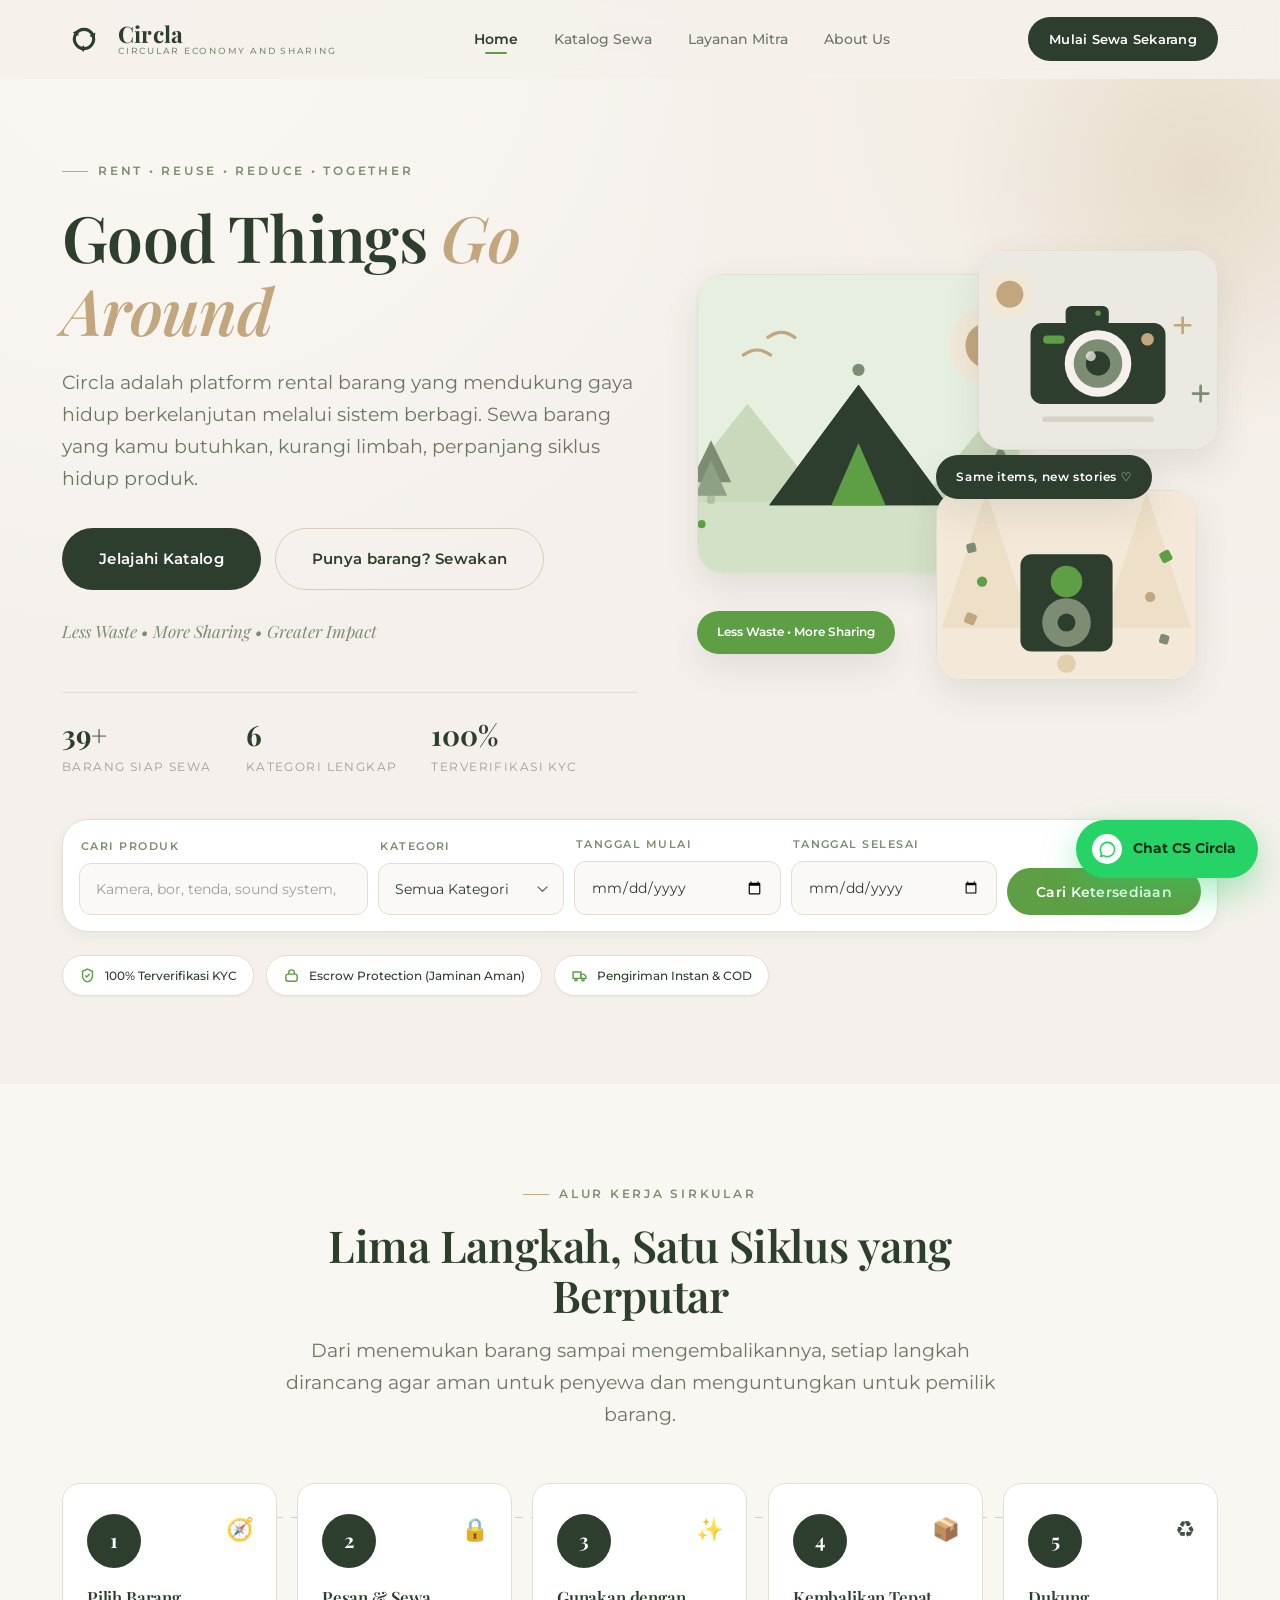
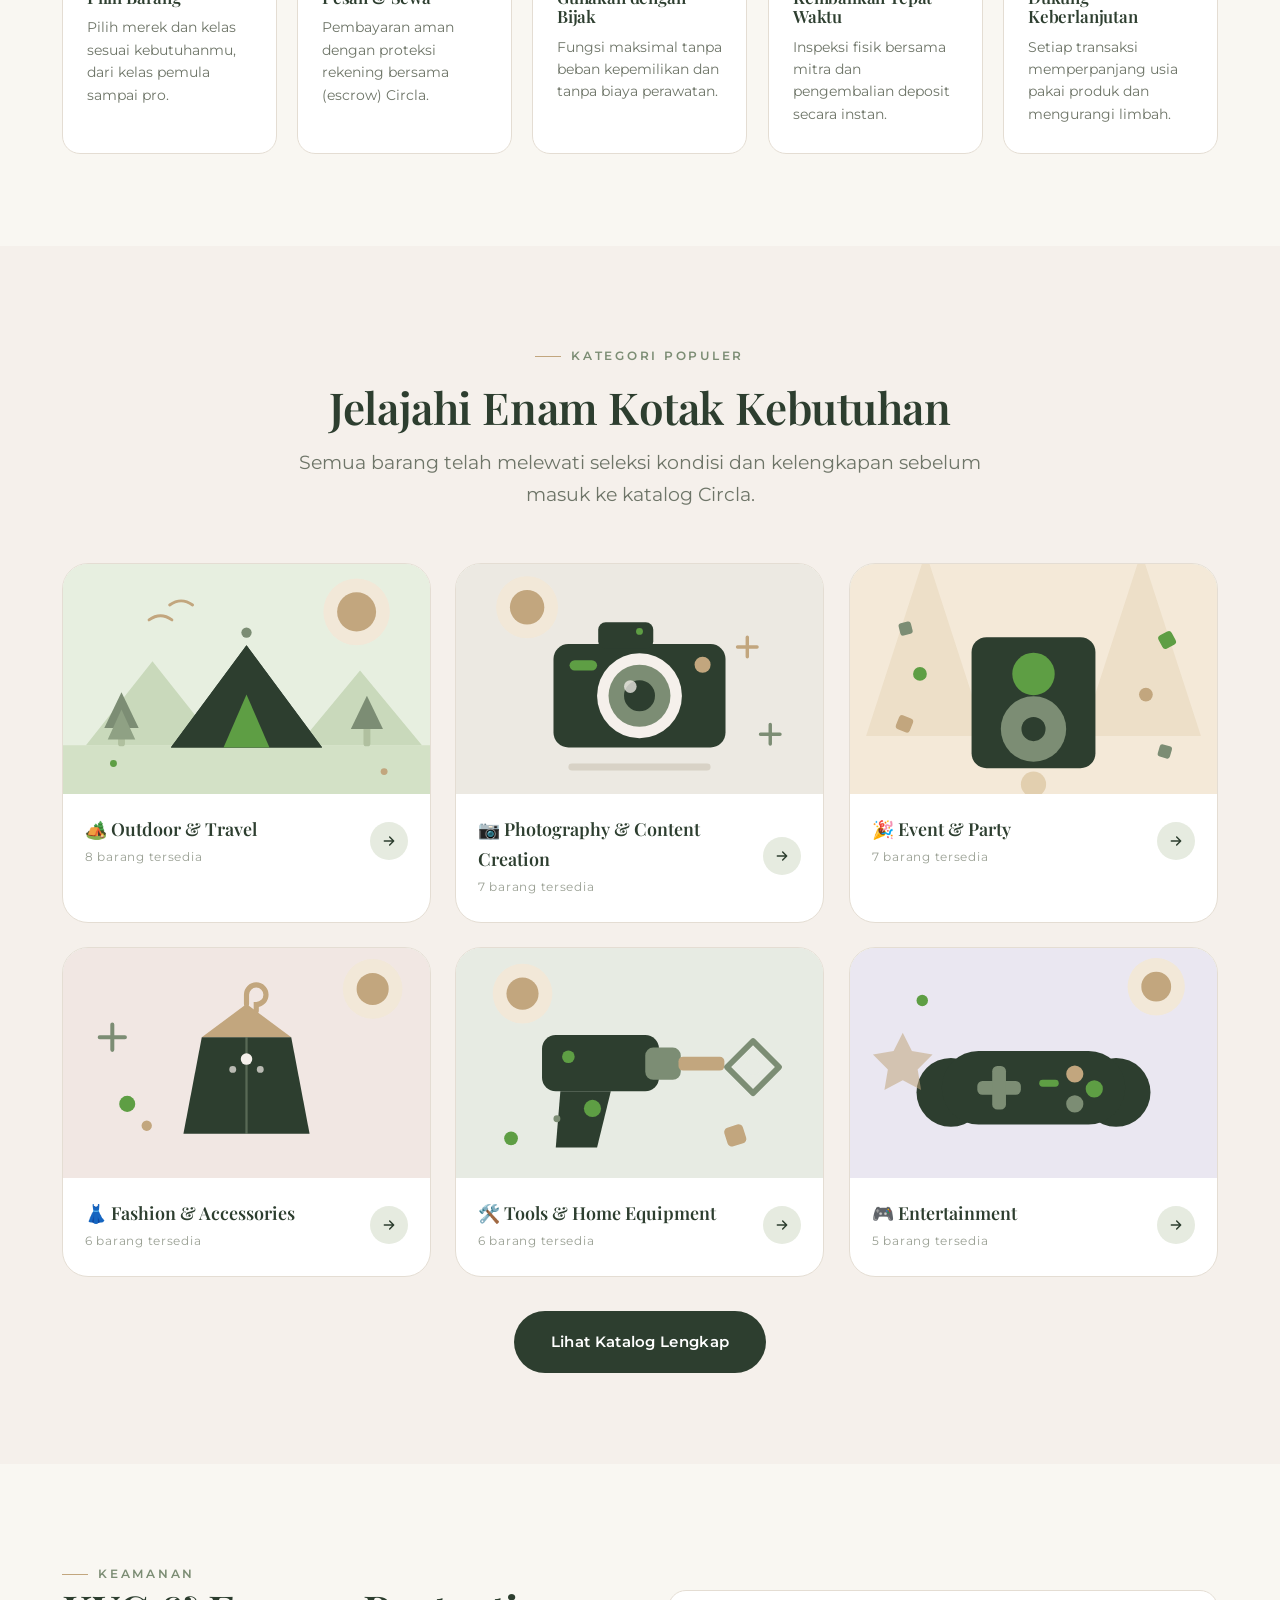
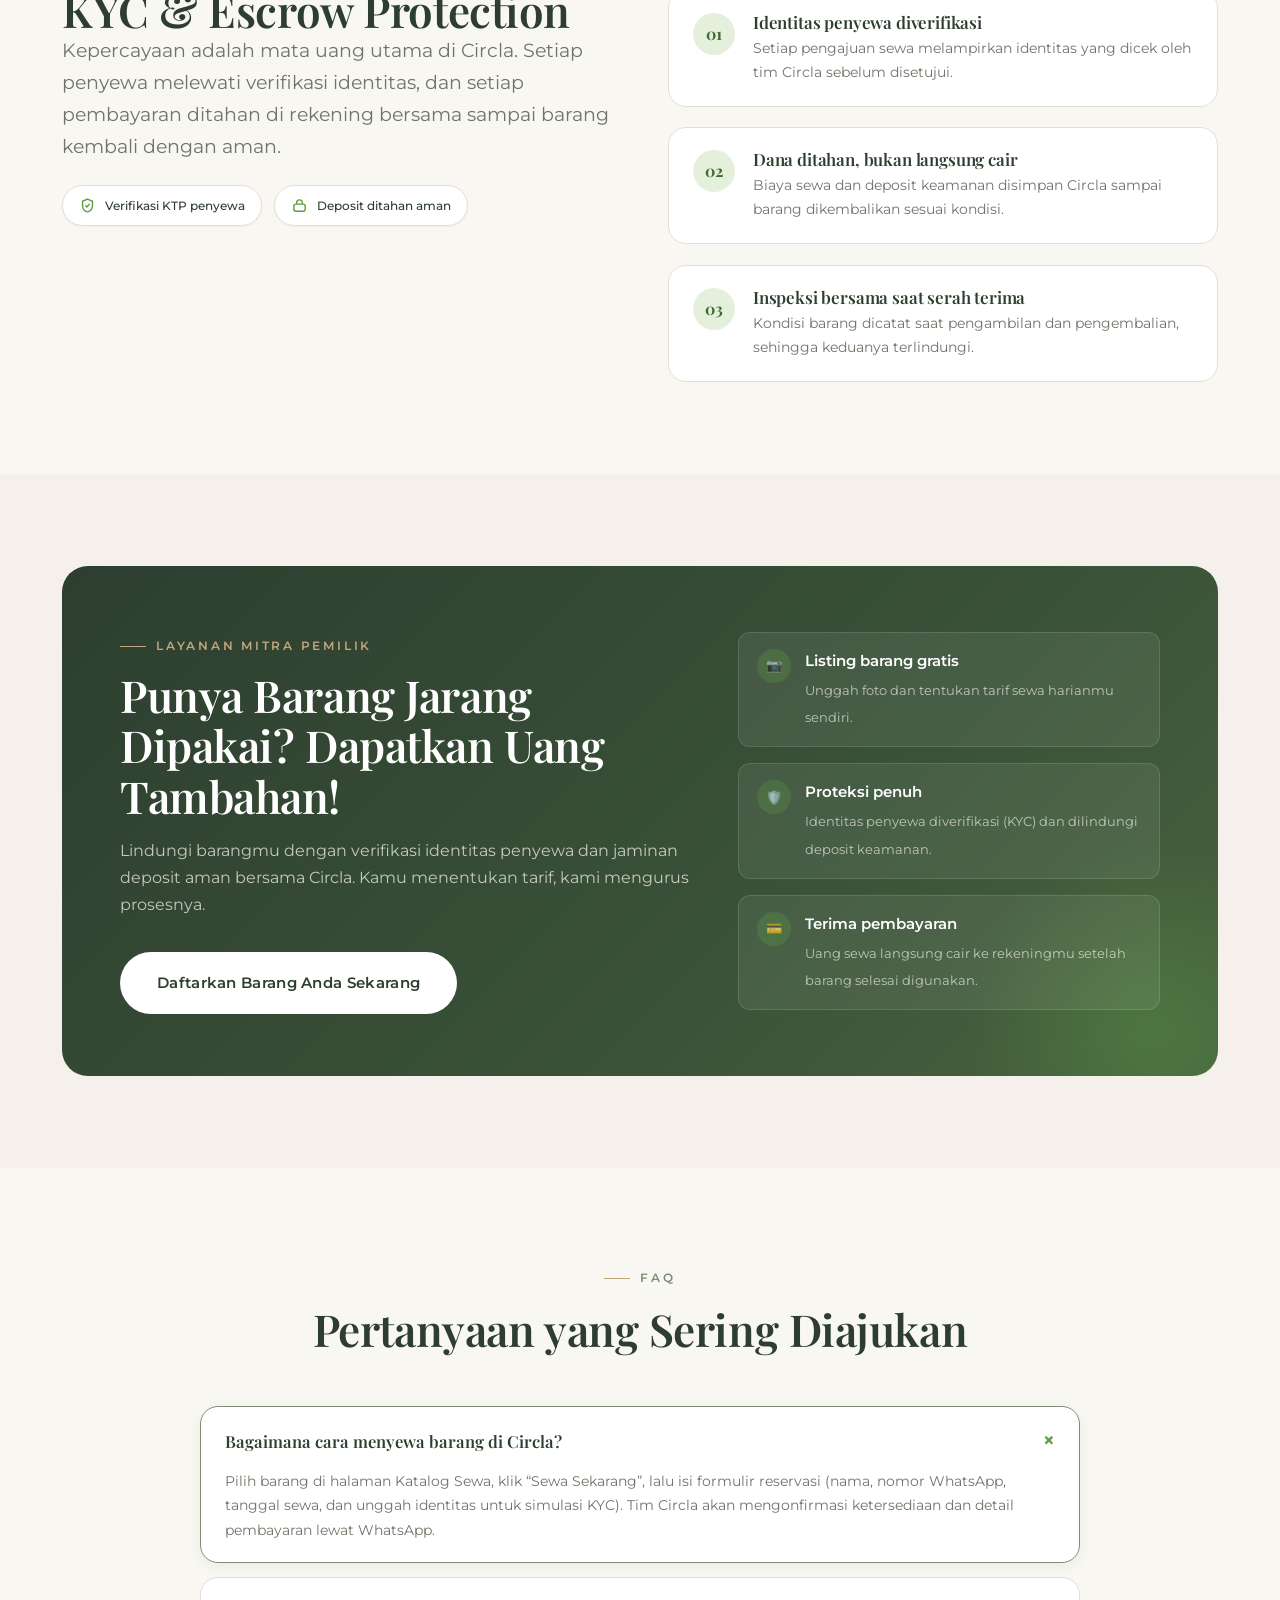
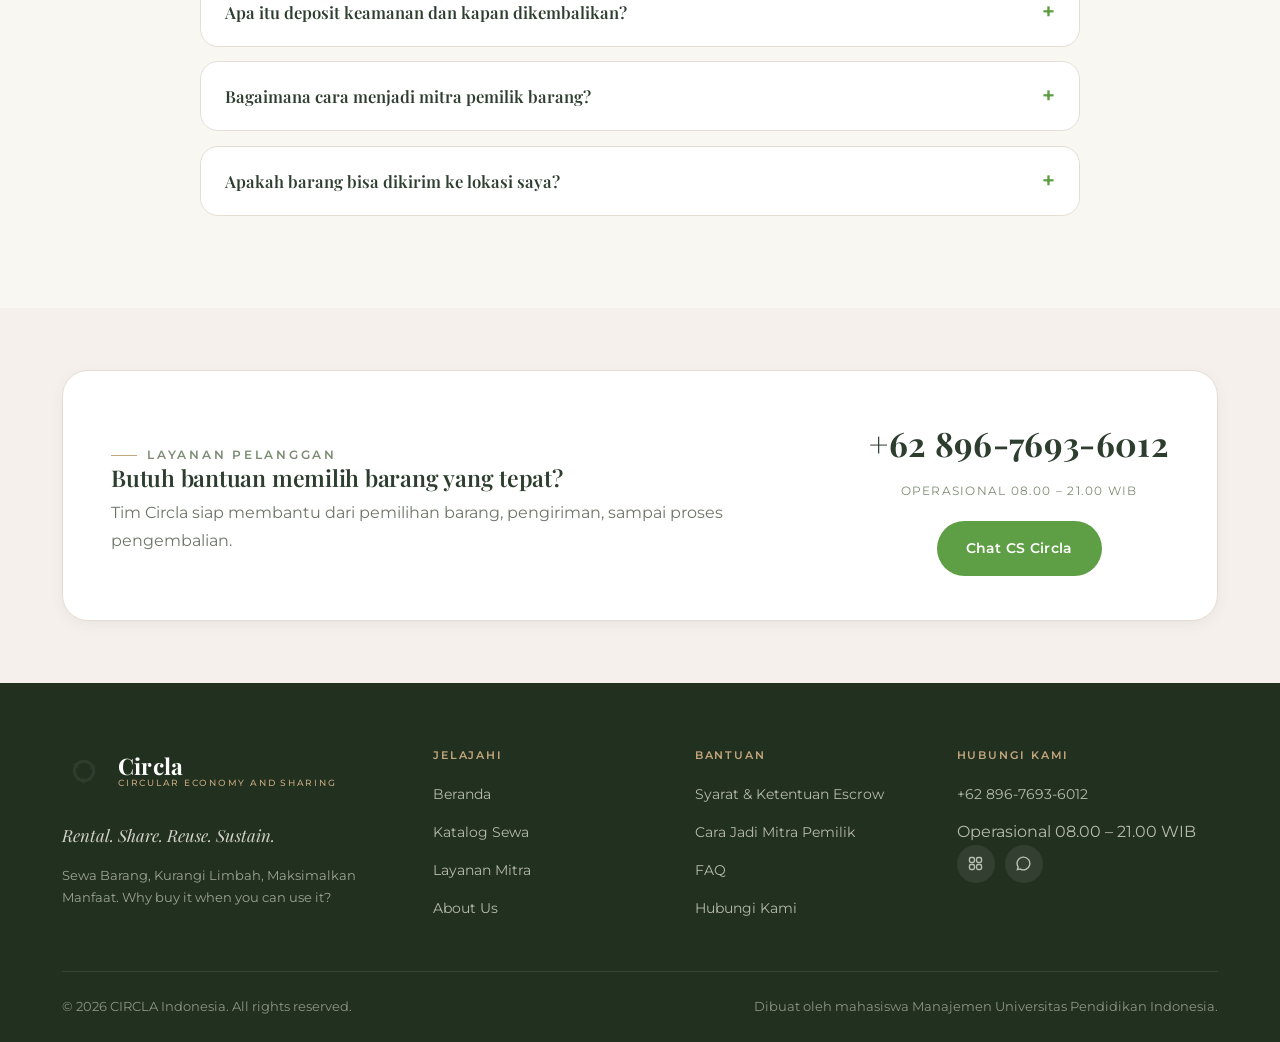
==== index.html @ bb34aade "Add files via upload" ====
<!DOCTYPE html>
<html lang="id">
<head>
  <meta charset="UTF-8">
  <meta name="viewport" content="width=device-width, initial-scale=1">
  <title>CIRCLA · Rental. Share. Reuse. Sustain.</title>
  <meta name="description" content="Circla adalah platform rental barang peer-to-peer yang mendukung gaya hidup berkelanjutan lewat ekonomi sirkular. Sewa barang yang kamu butuhkan, kurangi limbah, perpanjang siklus hidup produk.">
  <meta name="theme-color" content="#2D3E2F">
  <link rel="icon" type="image/svg+xml" href="asset/img/logo.svg">
  <link rel="preconnect" href="https://fonts.googleapis.com">
  <link rel="preconnect" href="https://fonts.gstatic.com" crossorigin>
  <link href="https://fonts.googleapis.com/css2?family=Playfair+Display:ital,wght@0,400;0,500;0,600;0,700;1,400;1,600&family=Montserrat:wght@300;400;500;600;700&display=swap" rel="stylesheet">
  <link rel="stylesheet" href="css/style.css">
</head>
<body>
  <a class="skip-link" href="#main">Lewati ke konten utama</a>

  <!-- ================= HEADER ================= -->
  <header class="site-header">
    <div class="container">
      <nav class="nav" aria-label="Navigasi utama">
        <a class="brand" href="index.html">
          <img class="brand__mark" src="asset/img/logo.svg" alt="" width="44" height="44">
          <span class="brand__text">
            <span class="brand__name">Circla</span>
            <span class="brand__sub">Circular Economy and Sharing</span>
          </span>
        </a>

        <ul class="nav__links" id="nav-links">
          <li><a class="nav__link" href="index.html" aria-current="page">Home</a></li>
          <li><a class="nav__link" href="katalog.html">Katalog Sewa</a></li>
          <li><a class="nav__link" href="mitra.html">Layanan Mitra</a></li>
          <li><a class="nav__link" href="about.html">About Us</a></li>
        </ul>

        <div class="nav__actions">
          <a class="btn btn--primary btn--sm" href="katalog.html">Mulai Sewa Sekarang</a>
          <button class="nav__burger" type="button" aria-label="Buka menu navigasi" aria-expanded="false" aria-controls="nav-links">
            <span></span><span></span><span></span>
          </button>
        </div>
      </nav>
    </div>
  </header>

  <main id="main">

    <!-- ================= HERO ================= -->
    <section class="hero">
      <div class="container">
        <div class="hero__inner">
          <div class="hero__copy">
            <span class="eyebrow reveal">Rent • Reuse • Reduce • Together</span>
            <h1 class="reveal" data-delay="1">Good Things <span class="accent">Go Around</span></h1>
            <p class="lead reveal" data-delay="2">
              Circla adalah platform rental barang yang mendukung gaya hidup berkelanjutan
              melalui sistem berbagi. Sewa barang yang kamu butuhkan, kurangi limbah,
              perpanjang siklus hidup produk.
            </p>

            <div class="hero__cta reveal" data-delay="3">
              <a class="btn btn--primary btn--lg" href="katalog.html">Jelajahi Katalog</a>
              <a class="btn btn--outline btn--lg" href="mitra.html">Punya barang? Sewakan</a>
            </div>

            <p class="hero__highlight reveal" data-delay="4">Less Waste • More Sharing • Greater Impact</p>

            <div class="hero__stats reveal" data-delay="5">
              <div>
                <div class="stat__num">39+</div>
                <div class="stat__label">Barang siap sewa</div>
              </div>
              <div>
                <div class="stat__num">6</div>
                <div class="stat__label">Kategori lengkap</div>
              </div>
              <div>
                <div class="stat__num">100%</div>
                <div class="stat__label">Terverifikasi KYC</div>
              </div>
            </div>
          </div>

          <div class="hero__visual reveal" data-delay="2">
            <div class="collage">
              <div class="collage__card collage__card--a">
                <img src="asset/img/cat-outdoor.svg" alt="Ilustrasi perlengkapan outdoor Circla">
              </div>
              <div class="collage__card collage__card--b">
                <img src="asset/img/cat-photography.svg" alt="Ilustrasi kamera dan alat konten Circla">
              </div>
              <div class="collage__card collage__card--c">
                <img src="asset/img/cat-event.svg" alt="Ilustrasi perlengkapan acara Circla">
              </div>
              <span class="collage__badge">Same items, new stories ♡</span>
              <span class="collage__note">Less Waste • More Sharing</span>
            </div>
          </div>
        </div>

        <!-- ================= SEARCH WIDGET ================= -->
        <form class="searchbar reveal" data-hero-search novalidate>
          <div class="field">
            <label class="field__label" for="hero-q">Cari produk</label>
            <input class="input" id="hero-q" type="search" data-hero-query
                   placeholder="Kamera, bor, tenda, sound system, tripod...">
          </div>
          <div class="field">
            <label class="field__label" for="hero-cat">Kategori</label>
            <select class="select" id="hero-cat" data-hero-category>
              <option value="">Semua Kategori</option>
            </select>
          </div>
          <div class="field">
            <label class="field__label" for="hero-from">Tanggal mulai</label>
            <input class="input" id="hero-from" type="date" data-hero-from>
          </div>
          <div class="field">
            <label class="field__label" for="hero-to">Tanggal selesai</label>
            <input class="input" id="hero-to" type="date" data-hero-to>
          </div>
          <button class="btn btn--eco" type="submit">Cari Ketersediaan</button>
        </form>

        <div class="trust-strip reveal">
          <span class="trust-badge">
            <svg viewBox="0 0 24 24" fill="none" stroke="currentColor" stroke-width="2" aria-hidden="true">
              <path d="M12 3l7 3v6c0 4.6-3 8.2-7 9-4-.8-7-4.4-7-9V6z"/><path d="M9 12l2 2 4-4"/>
            </svg>
            100% Terverifikasi KYC
          </span>
          <span class="trust-badge">
            <svg viewBox="0 0 24 24" fill="none" stroke="currentColor" stroke-width="2" aria-hidden="true">
              <rect x="4" y="10" width="16" height="10" rx="3"/><path d="M8 10V8a4 4 0 0 1 8 0v2"/>
            </svg>
            Escrow Protection (Jaminan Aman)
          </span>
          <span class="trust-badge">
            <svg viewBox="0 0 24 24" fill="none" stroke="currentColor" stroke-width="2" aria-hidden="true">
              <path d="M3 7h11v9H3z"/><path d="M14 10h4l3 3v3h-7z"/><circle cx="7" cy="18" r="1.6"/><circle cx="17" cy="18" r="1.6"/>
            </svg>
            Pengiriman Instan &amp; COD
          </span>
        </div>
      </div>
    </section>

    <!-- ================= 5-STEP WORKFLOW ================= -->
    <section class="section section--soft" id="cara-kerja">
      <div class="container">
        <div class="section-head section-head--center">
          <span class="eyebrow reveal">Alur Kerja Sirkular</span>
          <h2 class="reveal" data-delay="1">Lima Langkah, Satu Siklus yang Berputar</h2>
          <p class="lead reveal" data-delay="2">
            Dari menemukan barang sampai mengembalikannya, setiap langkah dirancang
            agar aman untuk penyewa dan menguntungkan untuk pemilik barang.
          </p>
        </div>

        <ol class="steps">
          <li class="step reveal" data-delay="1">
            <span class="step__icon" aria-hidden="true">🧭</span>
            <div class="step__num">1</div>
            <h3>Pilih Barang</h3>
            <p>Pilih merek dan kelas sesuai kebutuhanmu, dari kelas pemula sampai pro.</p>
          </li>
          <li class="step reveal" data-delay="2">
            <span class="step__icon" aria-hidden="true">🔒</span>
            <div class="step__num">2</div>
            <h3>Pesan &amp; Sewa</h3>
            <p>Pembayaran aman dengan proteksi rekening bersama (escrow) Circla.</p>
          </li>
          <li class="step reveal" data-delay="3">
            <span class="step__icon" aria-hidden="true">✨</span>
            <div class="step__num">3</div>
            <h3>Gunakan dengan Bijak</h3>
            <p>Fungsi maksimal tanpa beban kepemilikan dan tanpa biaya perawatan.</p>
          </li>
          <li class="step reveal" data-delay="4">
            <span class="step__icon" aria-hidden="true">📦</span>
            <div class="step__num">4</div>
            <h3>Kembalikan Tepat Waktu</h3>
            <p>Inspeksi fisik bersama mitra dan pengembalian deposit secara instan.</p>
          </li>
          <li class="step reveal" data-delay="5">
            <span class="step__icon" aria-hidden="true">♻️</span>
            <div class="step__num">5</div>
            <h3>Dukung Keberlanjutan</h3>
            <p>Setiap transaksi memperpanjang usia pakai produk dan mengurangi limbah.</p>
          </li>
        </ol>
      </div>
    </section>

    <!-- ================= CATEGORY PREVIEW ================= -->
    <section class="section">
      <div class="container">
        <div class="section-head section-head--center">
          <span class="eyebrow reveal">Kategori Populer</span>
          <h2 class="reveal" data-delay="1">Jelajahi Enam Kotak Kebutuhan</h2>
          <p class="lead reveal" data-delay="2">
            Semua barang telah melewati seleksi kondisi dan kelengkapan sebelum
            masuk ke katalog Circla.
          </p>
        </div>

        <div class="cat-grid" data-category-grid></div>

        <div class="cta-row cta-row--center reveal">
          <a class="btn btn--primary btn--lg" href="katalog.html">Lihat Katalog Lengkap</a>
        </div>
      </div>
    </section>

    <!-- ================= SECURITY ================= -->
    <section class="section section--soft" id="keamanan">
      <div class="container">
        <div class="split">
          <div>
            <span class="eyebrow reveal">Keamanan</span>
            <h2 class="reveal" data-delay="1">KYC &amp; Escrow Protection</h2>
            <p class="lead reveal" data-delay="2">
              Kepercayaan adalah mata uang utama di Circla. Setiap penyewa melewati
              verifikasi identitas, dan setiap pembayaran ditahan di rekening bersama
              sampai barang kembali dengan aman.
            </p>
            <div class="trust-strip reveal" data-delay="3">
              <span class="trust-badge">
                <svg viewBox="0 0 24 24" fill="none" stroke="currentColor" stroke-width="2" aria-hidden="true">
                  <path d="M12 3l7 3v6c0 4.6-3 8.2-7 9-4-.8-7-4.4-7-9V6z"/><path d="M9 12l2 2 4-4"/>
                </svg>
                Verifikasi KTP penyewa
              </span>
              <span class="trust-badge">
                <svg viewBox="0 0 24 24" fill="none" stroke="currentColor" stroke-width="2" aria-hidden="true">
                  <rect x="4" y="10" width="16" height="10" rx="3"/><path d="M8 10V8a4 4 0 0 1 8 0v2"/>
                </svg>
                Deposit ditahan aman
              </span>
            </div>
          </div>

          <ul class="value-list">
            <li class="value-item reveal" data-delay="1">
              <span class="value-item__num">01</span>
              <div>
                <h3>Identitas penyewa diverifikasi</h3>
                <p>Setiap pengajuan sewa melampirkan identitas yang dicek oleh tim Circla sebelum disetujui.</p>
              </div>
            </li>
            <li class="value-item reveal" data-delay="2">
              <span class="value-item__num">02</span>
              <div>
                <h3>Dana ditahan, bukan langsung cair</h3>
                <p>Biaya sewa dan deposit keamanan disimpan Circla sampai barang dikembalikan sesuai kondisi.</p>
              </div>
            </li>
            <li class="value-item reveal" data-delay="3">
              <span class="value-item__num">03</span>
              <div>
                <h3>Inspeksi bersama saat serah terima</h3>
                <p>Kondisi barang dicatat saat pengambilan dan pengembalian, sehingga keduanya terlindungi.</p>
              </div>
            </li>
          </ul>
        </div>
      </div>
    </section>

    <!-- ================= LENDER / PARTNER CTA ================= -->
    <section class="section" id="mitra-cta">
      <div class="container">
        <div class="banner banner--eco reveal">
          <div>
            <span class="eyebrow">Layanan Mitra Pemilik</span>
            <h2>Punya Barang Jarang Dipakai? Dapatkan Uang Tambahan!</h2>
            <p>
              Lindungi barangmu dengan verifikasi identitas penyewa dan jaminan deposit
              aman bersama Circla. Kamu menentukan tarif, kami mengurus prosesnya.
            </p>
            <div class="cta-row">
              <a class="btn btn--light btn--lg" href="mitra.html">Daftarkan Barang Anda Sekarang</a>
            </div>
          </div>

          <ul class="banner__list">
            <li class="banner__item">
              <span class="banner__icon" aria-hidden="true">📷</span>
              <div>
                <strong>Listing barang gratis</strong>
                <span>Unggah foto dan tentukan tarif sewa harianmu sendiri.</span>
              </div>
            </li>
            <li class="banner__item">
              <span class="banner__icon" aria-hidden="true">🛡️</span>
              <div>
                <strong>Proteksi penuh</strong>
                <span>Identitas penyewa diverifikasi (KYC) dan dilindungi deposit keamanan.</span>
              </div>
            </li>
            <li class="banner__item">
              <span class="banner__icon" aria-hidden="true">💳</span>
              <div>
                <strong>Terima pembayaran</strong>
                <span>Uang sewa langsung cair ke rekeningmu setelah barang selesai digunakan.</span>
              </div>
            </li>
          </ul>
        </div>
      </div>
    </section>

    <!-- ================= FAQ ================= -->
    <section class="section section--soft" id="faq">
      <div class="container">
        <div class="section-head section-head--center">
          <span class="eyebrow reveal">FAQ</span>
          <h2 class="reveal" data-delay="1">Pertanyaan yang Sering Diajukan</h2>
        </div>

        <div class="faq">
          <details class="reveal" open>
            <summary>Bagaimana cara menyewa barang di Circla?</summary>
            <p>Pilih barang di halaman Katalog Sewa, klik “Sewa Sekarang”, lalu isi formulir reservasi
              (nama, nomor WhatsApp, tanggal sewa, dan unggah identitas untuk simulasi KYC).
              Tim Circla akan mengonfirmasi ketersediaan dan detail pembayaran lewat WhatsApp.</p>
          </details>
          <details class="reveal" data-delay="1">
            <summary>Apa itu deposit keamanan dan kapan dikembalikan?</summary>
            <p>Deposit keamanan adalah dana jaminan yang ditahan Circla (escrow) selama masa sewa.
              Setelah barang dikembalikan dan inspeksi fisik dinyatakan sesuai, deposit dikembalikan
              penuh kepada penyewa maksimal 1×24 jam.</p>
          </details>
          <details class="reveal" data-delay="2">
            <summary>Bagaimana cara menjadi mitra pemilik barang?</summary>
            <p>Buka halaman Layanan Mitra, isi formulir pendaftaran barang dengan nama barang,
              kategori, estimasi harga sewa harian, dan kontak pemilik. Tim Circla akan
              memverifikasi dan menghubungimu untuk proses listing.</p>
          </details>
          <details class="reveal" data-delay="3">
            <summary>Apakah barang bisa dikirim ke lokasi saya?</summary>
            <p>Bisa. Saat reservasi kamu dapat memilih metode COD / ambil sendiri atau
              ekspedisi instan. Biaya pengiriman akan diinformasikan terpisah sesuai jarak.</p>
          </details>
        </div>
      </div>
    </section>

    <!-- ================= CONTACT BAND ================= -->
    <section class="section section--tight" id="kontak">
      <div class="container">
        <div class="contact-band reveal">
          <div>
            <span class="eyebrow">Layanan Pelanggan</span>
            <h3>Butuh bantuan memilih barang yang tepat?</h3>
            <p>Tim Circla siap membantu dari pemilihan barang, pengiriman, sampai proses pengembalian.</p>
          </div>
          <div class="contact-band__side">
            <div class="hotline" data-hotline>+62 896-7693-6012</div>
            <div class="hotline-sub">Operasional 08.00 – 21.00 WIB</div>
            <a class="btn btn--eco" data-hotline-link data-whatsapp
               href="https://wa.me/6289676936012?text=Halo%20Admin%20Circla,%20saya%20ingin%20tanya%20seputar%20sewa%20barang"
               target="_blank" rel="noopener">Chat CS Circla</a>
          </div>
        </div>
      </div>
    </section>

  </main>

  <!-- ================= FOOTER ================= -->
  <footer class="site-footer">
    <div class="container">
      <div class="footer__grid">
        <div class="footer__brand">
          <a class="brand" href="index.html">
            <img class="brand__mark" src="asset/img/logo.svg" alt="" width="44" height="44">
            <span class="brand__text">
              <span class="brand__name">Circla</span>
              <span class="brand__sub">Circular Economy and Sharing</span>
            </span>
          </a>
          <p class="footer__tagline">Rental. Share. Reuse. Sustain.</p>
          <p class="footer__desc">
            Sewa Barang, Kurangi Limbah, Maksimalkan Manfaat.
            Why buy it when you can use it?
          </p>
        </div>

        <div>
          <h4 class="footer__title">Jelajahi</h4>
          <ul class="footer__list">
            <li><a href="index.html">Beranda</a></li>
            <li><a href="katalog.html">Katalog Sewa</a></li>
            <li><a href="mitra.html">Layanan Mitra</a></li>
            <li><a href="about.html">About Us</a></li>
          </ul>
        </div>

        <div>
          <h4 class="footer__title">Bantuan</h4>
          <ul class="footer__list">
            <li><a href="index.html#keamanan">Syarat &amp; Ketentuan Escrow</a></li>
            <li><a href="mitra.html">Cara Jadi Mitra Pemilik</a></li>
            <li><a href="index.html#faq">FAQ</a></li>
            <li><a href="index.html#kontak">Hubungi Kami</a></li>
          </ul>
        </div>

        <div>
          <h4 class="footer__title">Hubungi Kami</h4>
          <ul class="footer__list">
            <li><a data-hotline-link data-whatsapp
                   href="https://wa.me/6289676936012?text=Halo%20Admin%20Circla,%20saya%20ingin%20tanya%20seputar%20sewa%20barang"
                   target="_blank" rel="noopener">+62 896-7693-6012</a></li>
            <li><span>Operasional 08.00 – 21.00 WIB</span></li>
          </ul>
          <div class="footer__social">
            <a href="katalog.html" aria-label="Katalog Circla">
              <svg viewBox="0 0 24 24" width="17" height="17" fill="none" stroke="currentColor" stroke-width="2" aria-hidden="true">
                <rect x="3.5" y="3.5" width="7" height="7" rx="2"/><rect x="13.5" y="3.5" width="7" height="7" rx="2"/>
                <rect x="3.5" y="13.5" width="7" height="7" rx="2"/><rect x="13.5" y="13.5" width="7" height="7" rx="2"/>
              </svg>
            </a>
            <a data-hotline-link data-whatsapp
               href="https://wa.me/6289676936012?text=Halo%20Admin%20Circla,%20saya%20ingin%20tanya%20seputar%20sewa%20barang"
               target="_blank" rel="noopener" aria-label="WhatsApp Circla">
              <svg viewBox="0 0 24 24" width="17" height="17" fill="currentColor" aria-hidden="true">
                <path d="M12 2a10 10 0 0 0-8.6 15.1L2 22l5-1.3A10 10 0 1 0 12 2Zm0 2a8 8 0 1 1-4.1 14.9l-.4-.2-2.6.7.7-2.5-.2-.4A8 8 0 0 1 12 4Z"
            <path d="M9.4 7.6c.3 0 .6.1.8.5l.8 1.8c.1.2.1.4-.1.6l-.5.6c-.1.2-.2.3 0 .6a7 7 0 0 0 2.6 2.6c.3.2.5.1.6 0l.6-.6c.2-.2.4-.2.6-.1l1.8.8c.4.2.5.4.5.7 0 .8-.7 1.7-1.7 1.8-.6.1-1.4.1-3-.6a10 10 0 0 1-4.2-4.2c-.7-1.6-.7-2.4-.6-3 .1-1 1-1.7 1.8-1.7Z"/>
              </svg>
            </a>
          </div>
        </div>
      </div>

      <div class="footer__bottom">
        <span>© <span data-brand-year>2026</span> CIRCLA Indonesia. All rights reserved.</span>
        <span>Dibuat oleh mahasiswa Manajemen Universitas Pendidikan Indonesia.</span>
      </div>
    </div>
  </footer>

  <!-- ================= FLOATING WHATSAPP ================= -->
  <a class="fab" data-hotline-link data-whatsapp
     href="https://wa.me/6289676936012?text=Halo%20Admin%20Circla,%20saya%20ingin%20tanya%20seputar%20sewa%20barang"
     target="_blank" rel="noopener" aria-label="Chat CS Circla via WhatsApp">
    <span class="fab__icon" aria-hidden="true">
      <svg viewBox="0 0 24 24" fill="currentColor">
        <path d="M12 2a10 10 0 0 0-8.6 15.1L2 22l5-1.3A10 10 0 1 0 12 2Zm0 2a8 8 0 1 1-4.1 14.9l-.4-.2-2.6.7.7-2.5-.2-.4A8 8 0 0 1 12 4Z"
            <path d="M9.4 7.6c.3 0 .6.1.8.5l.8 1.8c.1.2.1.4-.1.6l-.5.6c-.1.2-.2.3 0 .6a7 7 0 0 0 2.6 2.6c.3.2.5.1.6 0l.6-.6c.2-.2.4-.2.6-.1l1.8.8c.4.2.5.4.5.7 0 .8-.7 1.7-1.7 1.8-.6.1-1.4.1-3-.6a10 10 0 0 1-4.2-4.2c-.7-1.6-.7-2.4-.6-3 .1-1 1-1.7 1.8-1.7Z"/>
      </svg>
    </span>
    <span class="fab__text">Chat CS Circla</span>
  </a>

  <script src="js/data.js"></script>
  <script src="js/main.js"></script>
</body>
</html>
---- css/style.css ----
/* ==========================================================================
   CIRCLA — Circular Economy and Sharing
   Global stylesheet · Flat design · Editorial · Sustainable luxury
   --------------------------------------------------------------------------
   1.  Tokens
   2.  Reset & base
   3.  Layout helpers
   4.  Typography
   5.  Buttons / badges / pills
   6.  Header & navigation
   7.  Hero
   8.  Search widget
   9.  Sections (workflow, categories, lender, contact, values)
   10. Catalog page (tabs, toolbar, product cards)
   11. Partner page (mitra)
   12. About page
   13. Forms
   14. Modal
   15. Footer
   16. Floating action button + chat panel
   17. Animations & reveal
   18. Responsive
   ========================================================================== */

/* ------------------------------------------------------------------ *
 * 1. TOKENS
 * ------------------------------------------------------------------ */
:root {
  /* Surfaces */
  --bg: #f5f0eb;
  --bg-soft: #f9f7f2;
  --surface: #ffffff;
  --surface-2: #fbf9f6;

  /* Brand */
  --dark: #2d3e2f;
  --dark-2: #22301f;
  --sage: #7c8d74;
  --sage-soft: #e6ebe0;
  --gold: #c2a67e;
  --gold-soft: #f2e8d8;
  --eco: #5e9e44;
  --eco-soft: #e4f0dc;

  /* Text */
  --ink: #2d3e2f;
  --muted: #6e7568;
  --muted-2: #9aa094;

  /* Lines */
  --line: #e4ddd3;
  --line-strong: #d5ccbe;

  /* Shape */
  --radius-xs: 8px;
  --radius-sm: 12px;
  --radius: 18px;
  --radius-lg: 26px;
  --radius-pill: 999px;

  /* Elevation (kept very soft for a flat look) */
  --shadow-xs: 0 1px 2px rgba(45, 62, 47, 0.05);
  --shadow-sm: 0 4px 14px rgba(45, 62, 47, 0.06);
  --shadow: 0 14px 34px rgba(45, 62, 47, 0.1);
  --shadow-lg: 0 28px 70px rgba(45, 62, 47, 0.18);

  /* Type */
  --font-serif: "Playfair Display", Georgia, "Times New Roman", serif;
  --font-sans: "Montserrat", "Segoe UI", system-ui, -apple-system, Arial, sans-serif;

  /* Metrics */
  --maxw: 1200px;
  --nav-h: 78px;
  --ease: cubic-bezier(0.22, 0.68, 0.34, 1);
  --ease-soft: cubic-bezier(0.34, 1.4, 0.5, 1);
}

/* ------------------------------------------------------------------ *
 * 2. RESET & BASE
 * ------------------------------------------------------------------ */
*,
*::before,
*::after {
  box-sizing: border-box;
}

html {
  -webkit-text-size-adjust: 100%;
  scroll-behavior: smooth;
}

body {
  margin: 0;
  background-color: var(--bg);
  background-image: radial-gradient(circle at 12% 0%, #fbf8f3 0%, transparent 45%),
    radial-gradient(circle at 92% 8%, #f2ece2 0%, transparent 40%);
  background-attachment: fixed;
  color: var(--ink);
  font-family: var(--font-sans);
  font-size: 16px;
  font-weight: 400;
  line-height: 1.7;
  -webkit-font-smoothing: antialiased;
  text-rendering: optimizeLegibility;
  overflow-x: hidden;
}

body.is-locked {
  overflow: hidden;
}

img,
svg,
video {
  max-width: 100%;
  display: block;
}

a {
  color: inherit;
  text-decoration: none;
}

button,
input,
select,
textarea {
  font: inherit;
  color: inherit;
}

button {
  cursor: pointer;
  border: 0;
  background: none;
}

ul,
ol {
  margin: 0;
  padding: 0;
  list-style: none;
}

h1, h2, h3, h4, h5, h6, p, figure {
  margin: 0;
}

hr {
  border: 0;
  border-top: 1px solid var(--line);
  margin: 0;
}

::selection {
  background: var(--dark);
  color: #fff;
}

:focus-visible {
  outline: 2px solid var(--eco);
  outline-offset: 3px;
  border-radius: 4px;
}

/* ------------------------------------------------------------------ *
 * 3. LAYOUT HELPERS
 * ------------------------------------------------------------------ */
.container {
  width: 100%;
  max-width: var(--maxw);
  margin-inline: auto;
  padding-inline: 22px;
}

.container--wide {
  max-width: 1340px;
}

.section {
  padding: 92px 0;
  position: relative;
}

.section--soft {
  background: var(--bg-soft);
}

.section--tight {
  padding: 62px 0;
}

.section--dark {
  background: var(--dark);
  color: #f2f0ea;
}

.divider {
  height: 1px;
  background: var(--line);
}

.grid {
  display: grid;
  gap: 26px;
}

.sr-only {
  position: absolute;
  width: 1px;
  height: 1px;
  padding: 0;
  margin: -1px;
  overflow: hidden;
  clip: rect(0 0 0 0);
  white-space: nowrap;
  border: 0;
}

.skip-link {
  position: absolute;
  left: -9999px;
  top: 0;
  z-index: 999;
  background: var(--dark);
  color: #fff;
  padding: 12px 20px;
  border-radius: 0 0 var(--radius-sm) 0;
}

.skip-link:focus {
  left: 0;
}

/* ------------------------------------------------------------------ *
 * 4. TYPOGRAPHY
 * ------------------------------------------------------------------ */
h1, h2, h3, h4 {
  font-family: var(--font-serif);
  font-weight: 600;
  line-height: 1.14;
  letter-spacing: -0.01em;
  color: var(--dark);
}

h1 { font-size: clamp(2.4rem, 5.4vw, 4rem); }
h2 { font-size: clamp(1.85rem, 3.6vw, 2.75rem); }
h3 { font-size: clamp(1.2rem, 1.8vw, 1.5rem); }
h4 { font-size: 1.08rem; }

p {
  color: var(--muted);
}

.lead {
  font-size: clamp(1.02rem, 1.5vw, 1.18rem);
  color: var(--muted);
  max-width: 62ch;
}

.eyebrow {
  display: inline-flex;
  align-items: center;
  gap: 10px;
  font-size: 0.72rem;
  font-weight: 600;
  letter-spacing: 0.24em;
  text-transform: uppercase;
  color: var(--sage);
}

.eyebrow::before {
  content: "";
  width: 26px;
  height: 1px;
  background: var(--gold);
}

.serif-italic {
  font-family: var(--font-serif);
  font-style: italic;
  color: var(--gold);
}

.section-head {
  max-width: 720px;
  margin-bottom: 52px;
}

.section-head--center {
  margin-inline: auto;
  text-align: center;
}

.section-head--center .eyebrow {
  justify-content: center;
}

.section-head--center .lead {
  margin-inline: auto;
}

.section-head h2 {
  margin: 16px 0 14px;
}

/* ------------------------------------------------------------------ *
 * 5. BUTTONS / BADGES / PILLS
 * ------------------------------------------------------------------ */
.btn {
  display: inline-flex;
  align-items: center;
  justify-content: center;
  gap: 10px;
  padding: 14px 28px;
  border-radius: var(--radius-pill);
  font-size: 0.9rem;
  font-weight: 600;
  letter-spacing: 0.02em;
  border: 1px solid transparent;
  transition: transform 0.32s var(--ease-soft), background-color 0.25s var(--ease),
    color 0.25s var(--ease), border-color 0.25s var(--ease), box-shadow 0.25s var(--ease);
  white-space: nowrap;
  text-align: center;
}

.btn:active {
  transform: scale(0.97);
}

.btn--primary {
  background: var(--dark);
  color: #fff;
}

.btn--primary:hover {
  background: var(--dark-2);
  transform: translateY(-2px);
  box-shadow: var(--shadow);
}

.btn--eco {
  background: var(--eco);
  color: #fff;
}

.btn--eco:hover {
  background: #4f8a38;
  transform: translateY(-2px);
  box-shadow: 0 12px 26px rgba(94, 158, 68, 0.28);
}

.btn--outline {
  border-color: var(--line-strong);
  color: var(--dark);
  background: transparent;
}

.btn--outline:hover {
  border-color: var(--dark);
  background: rgba(45, 62, 47, 0.05);
  transform: translateY(-2px);
}

.btn--ghost {
  background: var(--sage-soft);
  color: var(--dark);
}

.btn--ghost:hover {
  background: #dbe3d3;
  transform: translateY(-2px);
}

.btn--light {
  background: #fff;
  color: var(--dark);
}

.btn--light:hover {
  transform: translateY(-2px);
  box-shadow: var(--shadow);
}

.btn--block {
  width: 100%;
}

.btn--sm {
  padding: 10px 20px;
  font-size: 0.82rem;
}

.btn--lg {
  padding: 17px 36px;
  font-size: 0.95rem;
}

.btn[disabled] {
  opacity: 0.5;
  cursor: not-allowed;
  transform: none !important;
}

.badge {
  display: inline-flex;
  align-items: center;
  gap: 7px;
  padding: 6px 13px;
  border-radius: var(--radius-pill);
  font-size: 0.7rem;
  font-weight: 600;
  letter-spacing: 0.08em;
  text-transform: uppercase;
  background: var(--sage-soft);
  color: var(--dark);
}

.badge--eco {
  background: var(--eco-soft);
  color: #3d6b2a;
}

.badge--gold {
  background: var(--gold-soft);
  color: #8a6f42;
}

.badge--dark {
  background: var(--dark);
  color: #f4f1ea;
}

.badge--outline {
  background: rgba(255, 255, 255, 0.82);
  border: 1px solid var(--line);
  color: var(--dark);
  backdrop-filter: blur(6px);
}

.badge__dot {
  width: 7px;
  height: 7px;
  border-radius: 50%;
  background: currentColor;
  animation: softPulse 2.6s var(--ease) infinite;
}

.tag {
  display: inline-block;
  padding: 4px 11px;
  border-radius: var(--radius-pill);
  background: var(--dark);
  color: #fff;
  font-size: 0.65rem;
  font-weight: 600;
  letter-spacing: 0.12em;
  text-transform: uppercase;
}

/* ------------------------------------------------------------------ *
 * 6. HEADER & NAVIGATION
 * ------------------------------------------------------------------ */
.site-header {
  position: sticky;
  top: 0;
  z-index: 120;
  background: rgba(245, 240, 235, 0.86);
  backdrop-filter: blur(14px);
  border-bottom: 1px solid transparent;
  transition: border-color 0.3s var(--ease), box-shadow 0.3s var(--ease),
    background-color 0.3s var(--ease);
}

.site-header.is-scrolled {
  border-bottom-color: var(--line);
  box-shadow: 0 6px 24px rgba(45, 62, 47, 0.06);
}

.nav {
  display: flex;
  align-items: center;
  justify-content: space-between;
  gap: 20px;
  min-height: var(--nav-h);
}

.brand {
  display: inline-flex;
  align-items: center;
  gap: 12px;
  flex-shrink: 0;
}

.brand__mark {
  width: 44px;
  height: 44px;
  flex-shrink: 0;
  transition: transform 0.6s var(--ease-soft);
}

.brand:hover .brand__mark {
  transform: rotate(140deg);
}

.brand__text {
  display: flex;
  flex-direction: column;
  line-height: 1.1;
}

.brand__name {
  font-family: var(--font-serif);
  font-size: 1.42rem;
  font-weight: 700;
  letter-spacing: 0.01em;
  color: var(--dark);
}

.brand__sub {
  font-size: 0.58rem;
  font-weight: 500;
  letter-spacing: 0.19em;
  text-transform: uppercase;
  color: var(--sage);
}

.nav__links {
  display: flex;
  align-items: center;
  gap: 6px;
}

.nav__link {
  position: relative;
  padding: 9px 15px;
  border-radius: var(--radius-pill);
  font-size: 0.87rem;
  font-weight: 500;
  color: var(--muted);
  transition: color 0.24s var(--ease), background-color 0.24s var(--ease);
}

.nav__link::after {
  content: "";
  position: absolute;
  left: 50%;
  bottom: 2px;
  width: 0;
  height: 2px;
  border-radius: 2px;
  background: var(--eco);
  transform: translateX(-50%);
  transition: width 0.3s var(--ease);
}

.nav__link:hover {
  color: var(--dark);
  background: rgba(45, 62, 47, 0.045);
}

.nav__link:hover::after,
.nav__link[aria-current="page"]::after {
  width: 22px;
}

.nav__link[aria-current="page"] {
  color: var(--dark);
  font-weight: 600;
}

.nav__actions {
  display: flex;
  align-items: center;
  gap: 10px;
  flex-shrink: 0;
}

.nav__burger {
  display: none;
  width: 44px;
  height: 44px;
  border-radius: var(--radius-sm);
  border: 1px solid var(--line-strong);
  align-items: center;
  justify-content: center;
  flex-direction: column;
  gap: 5px;
  transition: background-color 0.25s var(--ease);
}

.nav__burger:hover {
  background: rgba(45, 62, 47, 0.05);
}

.nav__burger span {
  display: block;
  width: 18px;
  height: 2px;
  border-radius: 2px;
  background: var(--dark);
  transition: transform 0.3s var(--ease), opacity 0.3s var(--ease);
}

.nav__burger.is-open span:nth-child(1) {
  transform: translateY(7px) rotate(45deg);
}

.nav__burger.is-open span:nth-child(2) {
  opacity: 0;
}

.nav__burger.is-open span:nth-child(3) {
  transform: translateY(-7px) rotate(-45deg);
}

/* ------------------------------------------------------------------ *
 * 7. HERO
 * ------------------------------------------------------------------ */
.hero {
  position: relative;
  padding: 74px 0 88px;
  overflow: hidden;
}

.hero::before {
  content: "";
  position: absolute;
  width: 520px;
  height: 520px;
  border-radius: 50%;
  right: -180px;
  top: -160px;
  background: radial-gradient(circle, rgba(194, 166, 126, 0.24), transparent 68%);
  pointer-events: none;
}

.hero__inner {
  display: grid;
  grid-template-columns: 1.05fr 0.95fr;
  gap: 60px;
  align-items: center;
  position: relative;
}

.hero h1 {
  margin: 20px 0 20px;
}

.hero h1 .accent {
  font-style: italic;
  color: var(--gold);
}

.hero__cta {
  display: flex;
  flex-wrap: wrap;
  gap: 14px;
  margin-top: 32px;
}

.hero__highlight {
  font-family: var(--font-serif);
  font-style: italic;
  font-size: 1.06rem;
  color: var(--sage);
  margin-top: 28px;
}

.cta-row {
  display: flex;
  flex-wrap: wrap;
  gap: 14px;
  margin-top: 34px;
}

.cta-row--center {
  justify-content: center;
}

.hero__stats {
  display: flex;
  flex-wrap: wrap;
  gap: 34px;
  margin-top: 46px;
  padding-top: 28px;
  border-top: 1px solid var(--line);
}

.stat__num {
  font-family: var(--font-serif);
  font-size: 1.75rem;
  font-weight: 700;
  color: var(--dark);
  line-height: 1;
}

.stat__label {
  font-size: 0.74rem;
  letter-spacing: 0.12em;
  text-transform: uppercase;
  color: var(--muted-2);
  margin-top: 8px;
}

/* Hero collage */
.hero__visual {
  position: relative;
  min-height: 430px;
}

.collage {
  position: relative;
  width: 100%;
  height: 100%;
  min-height: 430px;
}

.collage__card {
  position: absolute;
  border-radius: var(--radius-lg);
  overflow: hidden;
  background: var(--surface);
  border: 1px solid var(--line);
  box-shadow: var(--shadow);
  animation: floatSoft 7s var(--ease) infinite;
}

.collage__card img {
  width: 100%;
  height: 100%;
  object-fit: cover;
}

.collage__card--a {
  width: 62%;
  height: 300px;
  left: 0;
  top: 24px;
  z-index: 2;
}

.collage__card--b {
  width: 46%;
  height: 200px;
  right: 0;
  top: 0;
  z-index: 3;
  animation-delay: -1.6s;
}

.collage__card--c {
  width: 50%;
  height: 190px;
  right: 4%;
  bottom: 0;
  z-index: 4;
  animation-delay: -3.2s;
}

.collage__badge {
  position: absolute;
  z-index: 6;
  left: 46%;
  bottom: 42%;
  background: var(--dark);
  color: #fff;
  padding: 12px 20px;
  border-radius: var(--radius-pill);
  font-size: 0.74rem;
  font-weight: 600;
  letter-spacing: 0.05em;
  box-shadow: var(--shadow);
  animation: softBounce 3.4s var(--ease) infinite;
}

.collage__note {
  position: absolute;
  z-index: 6;
  left: 0;
  bottom: 26px;
  background: var(--eco);
  color: #fff;
  padding: 11px 20px;
  border-radius: var(--radius-pill);
  font-size: 0.76rem;
  font-weight: 600;
  box-shadow: var(--shadow);
  animation: softBounce 4s var(--ease) infinite;
  animation-delay: -1.2s;
}

/* Inner page hero */
.page-hero {
  padding: 62px 0 44px;
  border-bottom: 1px solid var(--line);
  background: var(--bg-soft);
}

.page-hero__inner {
  max-width: 780px;
}

.page-hero h1 {
  margin: 18px 0 16px;
}

/* ------------------------------------------------------------------ *
 * 8. SEARCH WIDGET
 * ------------------------------------------------------------------ */
.searchbar {
  margin-top: 42px;
  background: var(--surface);
  border: 1px solid var(--line);
  border-radius: var(--radius-lg);
  padding: 16px;
  box-shadow: var(--shadow-sm);
  display: grid;
  grid-template-columns: 1.4fr 0.9fr 1fr 1fr auto;
  gap: 10px;
  align-items: end;
}

.field {
  display: flex;
  flex-direction: column;
  gap: 7px;
  min-width: 0;
}

.field__label {
  font-size: 0.66rem;
  font-weight: 600;
  letter-spacing: 0.14em;
  text-transform: uppercase;
  color: var(--sage);
  padding-left: 2px;
}

.input,
.select,
.textarea {
  width: 100%;
  padding: 13px 16px;
  border-radius: var(--radius-sm);
  border: 1px solid var(--line);
  background: var(--surface-2);
  color: var(--ink);
  font-size: 0.9rem;
  transition: border-color 0.22s var(--ease), background-color 0.22s var(--ease),
    box-shadow 0.22s var(--ease);
}

.input::placeholder,
.textarea::placeholder {
  color: var(--muted-2);
}

.input:focus,
.select:focus,
.textarea:focus {
  outline: none;
  border-color: var(--eco);
  background: #fff;
  box-shadow: 0 0 0 4px rgba(94, 158, 68, 0.12);
}

.textarea {
  min-height: 120px;
  resize: vertical;
  line-height: 1.65;
}

.select {
  appearance: none;
  background-image: url("data:image/svg+xml,%3Csvg xmlns='http://www.w3.org/2000/svg' viewBox='0 0 12 8'%3E%3Cpath d='M1 1l5 5 5-5' fill='none' stroke='%236E7568' stroke-width='1.6' stroke-linecap='round' stroke-linejoin='round'/%3E%3C/svg%3E");
  background-repeat: no-repeat;
  background-position: right 15px center;
  background-size: 11px;
  padding-right: 38px;
}

.searchbar .btn {
  height: 47px;
}

/* Trust strip */
.trust-strip {
  display: flex;
  flex-wrap: wrap;
  gap: 12px;
  margin-top: 22px;
}

.trust-badge {
  display: inline-flex;
  align-items: center;
  gap: 9px;
  padding: 9px 16px;
  border-radius: var(--radius-pill);
  background: var(--surface);
  border: 1px solid var(--line);
  font-size: 0.78rem;
  font-weight: 500;
  color: var(--dark);
  box-shadow: var(--shadow-xs);
}

.trust-badge svg {
  width: 17px;
  height: 17px;
  flex-shrink: 0;
  color: var(--eco);
}

/* ------------------------------------------------------------------ *
 * 9. SECTIONS
 * ------------------------------------------------------------------ */

/* 5-step circular workflow */
.steps {
  display: grid;
  grid-template-columns: repeat(5, 1fr);
  gap: 20px;
  position: relative;
}

.steps::before {
  content: "";
  position: absolute;
  left: 6%;
  right: 6%;
  top: 34px;
  height: 1px;
  background: repeating-linear-gradient(
    to right,
    var(--line-strong) 0 8px,
    transparent 8px 16px
  );
  z-index: 0;
}

.step {
  position: relative;
  z-index: 1;
  background: var(--surface);
  border: 1px solid var(--line);
  border-radius: var(--radius);
  padding: 30px 24px 28px;
  transition: transform 0.4s var(--ease-soft), border-color 0.3s var(--ease),
    box-shadow 0.3s var(--ease);
}

.step:hover {
  transform: translateY(-8px);
  border-color: var(--sage);
  box-shadow: var(--shadow);
}

.step__num {
  width: 54px;
  height: 54px;
  border-radius: 50%;
  display: grid;
  place-items: center;
  background: var(--dark);
  color: #fff;
  font-family: var(--font-serif);
  font-size: 1.24rem;
  font-weight: 700;
  margin-bottom: 20px;
  transition: transform 0.45s var(--ease-soft), background-color 0.3s var(--ease);
}

.step:hover .step__num {
  transform: translateY(-4px) scale(1.06);
  background: var(--eco);
}

.step h3 {
  font-size: 1.06rem;
  margin-bottom: 9px;
}

.step p {
  font-size: 0.85rem;
  line-height: 1.65;
  margin: 0;
}

.step__icon {
  position: absolute;
  top: 26px;
  right: 22px;
  font-size: 1.4rem;
  opacity: 0.9;
}

/* Category preview grid */
.cat-grid {
  display: grid;
  grid-template-columns: repeat(3, 1fr);
  gap: 24px;
}

.cat-tile {
  position: relative;
  display: block;
  border-radius: var(--radius-lg);
  overflow: hidden;
  background: var(--surface);
  border: 1px solid var(--line);
  transition: transform 0.42s var(--ease-soft), box-shadow 0.3s var(--ease),
    border-color 0.3s var(--ease);
}

.cat-tile:hover {
  transform: translateY(-8px);
  box-shadow: var(--shadow);
  border-color: var(--sage);
}

.cat-tile__media {
  aspect-ratio: 16 / 10;
  overflow: hidden;
  background: var(--sage-soft);
}

.cat-tile__media img {
  width: 100%;
  height: 100%;
  object-fit: cover;
  transition: transform 0.7s var(--ease);
}

.cat-tile:hover .cat-tile__media img {
  transform: scale(1.06);
}

.cat-tile__body {
  padding: 20px 22px 24px;
  display: flex;
  align-items: center;
  justify-content: space-between;
  gap: 14px;
}

.cat-tile__title {
  font-family: var(--font-serif);
  font-size: 1.12rem;
  font-weight: 600;
  color: var(--dark);
}

.cat-tile__meta {
  font-size: 0.76rem;
  color: var(--muted-2);
  letter-spacing: 0.06em;
  margin-top: 3px;
}

.cat-tile__arrow {
  width: 38px;
  height: 38px;
  flex-shrink: 0;
  border-radius: 50%;
  display: grid;
  place-items: center;
  background: var(--sage-soft);
  color: var(--dark);
  transition: background-color 0.3s var(--ease), transform 0.4s var(--ease-soft),
    color 0.3s var(--ease);
}

.cat-tile:hover .cat-tile__arrow {
  background: var(--eco);
  color: #fff;
  transform: translateX(4px);
}

/* Lender / value banners */
.banner {
  position: relative;
  border-radius: var(--radius-lg);
  overflow: hidden;
  background: var(--dark);
  color: #f4f1ea;
  padding: 62px 58px;
  display: grid;
  grid-template-columns: 1.15fr 0.85fr;
  gap: 48px;
  align-items: center;
}

.banner--eco {
  background: linear-gradient(135deg, #2d3e2f 0%, #3a5238 62%, #48633f 100%);
}

.banner::after {
  content: "";
  position: absolute;
  width: 380px;
  height: 380px;
  border-radius: 50%;
  right: -120px;
  bottom: -140px;
  background: radial-gradient(circle, rgba(94, 158, 68, 0.35), transparent 68%);
  pointer-events: none;
}

.banner h2 {
  color: #fff;
  margin: 14px 0 16px;
}

.banner p {
  color: rgba(244, 241, 234, 0.76);
  max-width: 52ch;
}

.banner .eyebrow {
  color: var(--gold);
}

.banner__list {
  display: grid;
  gap: 16px;
  position: relative;
  z-index: 1;
}

.banner__item {
  display: flex;
  gap: 14px;
  align-items: flex-start;
  padding: 16px 18px;
  border-radius: var(--radius-sm);
  background: rgba(255, 255, 255, 0.07);
  border: 1px solid rgba(255, 255, 255, 0.12);
  transition: background-color 0.3s var(--ease), transform 0.35s var(--ease-soft);
}

.banner__item:hover {
  background: rgba(255, 255, 255, 0.13);
  transform: translateX(5px);
}

.banner__item strong {
  display: block;
  font-size: 0.92rem;
  font-weight: 600;
  color: #fff;
  margin-bottom: 2px;
}

.banner__item span {
  font-size: 0.82rem;
  color: rgba(244, 241, 234, 0.7);
  line-height: 1.6;
}

.banner__icon {
  width: 34px;
  height: 34px;
  flex-shrink: 0;
  border-radius: 50%;
  display: grid;
  place-items: center;
  background: rgba(94, 158, 68, 0.28);
  font-size: 0.95rem;
}

/* Contact banner */
.contact-band {
  display: grid;
  grid-template-columns: 1fr auto;
  gap: 34px;
  align-items: center;
  background: var(--surface);
  border: 1px solid var(--line);
  border-radius: var(--radius-lg);
  padding: 44px 48px;
  box-shadow: var(--shadow-sm);
}

.contact-band h3 {
  margin-bottom: 8px;
}

.hotline {
  font-family: var(--font-serif);
  font-size: clamp(1.5rem, 3vw, 2.1rem);
  font-weight: 700;
  color: var(--dark);
  letter-spacing: 0.01em;
}

.hotline-sub {
  font-size: 0.78rem;
  letter-spacing: 0.1em;
  text-transform: uppercase;
  color: var(--sage);
  margin-top: 8px;
}

.contact-band__side {
  text-align: center;
}

.contact-band__side .btn {
  margin-top: 20px;
}

/* FAQ (accordion built on <details>) */
.faq {
  display: grid;
  gap: 14px;
  max-width: 880px;
  margin-inline: auto;
}

.faq details {
  background: var(--surface);
  border: 1px solid var(--line);
  border-radius: var(--radius);
  padding: 20px 24px;
  transition: border-color 0.3s var(--ease), box-shadow 0.3s var(--ease);
}

.faq details[open] {
  border-color: var(--sage);
  box-shadow: var(--shadow-sm);
}

.faq summary {
  cursor: pointer;
  list-style: none;
  display: flex;
  align-items: center;
  justify-content: space-between;
  gap: 18px;
  font-family: var(--font-serif);
  font-size: 1.04rem;
  font-weight: 600;
  color: var(--dark);
}

.faq summary::-webkit-details-marker {
  display: none;
}

.faq summary::after {
  content: "+";
  font-family: var(--font-sans);
  font-size: 1.35rem;
  line-height: 1;
  color: var(--eco);
  flex-shrink: 0;
  transition: transform 0.35s var(--ease-soft);
}

.faq details[open] summary::after {
  transform: rotate(45deg);
}

.faq p {
  margin-top: 14px;
  font-size: 0.88rem;
  line-height: 1.72;
}

/* Value pillars */
.pillars {
  display: grid;
  grid-template-columns: repeat(3, 1fr);
  gap: 22px;
}

.pillar {
  background: var(--surface);
  border: 1px solid var(--line);
  border-left: 4px solid var(--gold);
  border-radius: var(--radius);
  padding: 30px 28px;
  transition: transform 0.4s var(--ease-soft), box-shadow 0.3s var(--ease);
}

.pillar:hover {
  transform: translateY(-6px);
  box-shadow: var(--shadow);
}

.pillar:nth-child(2) {
  border-left-color: var(--eco);
}

.pillar:nth-child(3) {
  border-left-color: var(--sage);
}

.pillar__quote {
  font-family: var(--font-serif);
  font-size: 1.24rem;
  font-style: italic;
  color: var(--dark);
  line-height: 1.45;
}

.pillar__sub {
  margin-top: 14px;
  font-size: 0.84rem;
  color: var(--muted);
  padding-top: 14px;
  border-top: 1px dashed var(--line);
}

/* ------------------------------------------------------------------ *
 * 10. CATALOG
 * ------------------------------------------------------------------ */
.toolbar {
  display: grid;
  grid-template-columns: 1fr auto auto;
  gap: 12px;
  align-items: center;
  margin-bottom: 26px;
}

.search-input {
  position: relative;
}

.search-input svg {
  position: absolute;
  left: 15px;
  top: 50%;
  transform: translateY(-50%);
  width: 17px;
  height: 17px;
  color: var(--muted-2);
  pointer-events: none;
}

.search-input .input {
  padding-left: 43px;
}

.tabs {
  display: flex;
  gap: 10px;
  overflow-x: auto;
  padding-bottom: 6px;
  margin-bottom: 26px;
  scrollbar-width: thin;
}

.tabs::-webkit-scrollbar {
  height: 5px;
}

.tabs::-webkit-scrollbar-thumb {
  background: var(--line-strong);
  border-radius: 5px;
}

.tab {
  display: inline-flex;
  align-items: center;
  gap: 9px;
  padding: 11px 20px;
  border-radius: var(--radius-pill);
  border: 1px solid var(--line);
  background: var(--surface);
  font-size: 0.84rem;
  font-weight: 500;
  color: var(--muted);
  white-space: nowrap;
  transition: background-color 0.28s var(--ease), color 0.28s var(--ease),
    border-color 0.28s var(--ease), transform 0.3s var(--ease-soft);
}

.tab:hover {
  border-color: var(--sage);
  color: var(--dark);
  transform: translateY(-2px);
}

.tab.is-active {
  background: var(--dark);
  border-color: var(--dark);
  color: #fff;
  font-weight: 600;
}

.tab__count {
  font-size: 0.68rem;
  padding: 2px 8px;
  border-radius: var(--radius-pill);
  background: rgba(45, 62, 47, 0.08);
  color: var(--muted);
}

.tab.is-active .tab__count {
  background: rgba(255, 255, 255, 0.2);
  color: #fff;
}

.result-line {
  display: flex;
  flex-wrap: wrap;
  gap: 10px;
  align-items: center;
  justify-content: space-between;
  margin-bottom: 22px;
  font-size: 0.85rem;
  color: var(--muted);
}

.result-line strong {
  color: var(--dark);
}

.product-grid {
  display: grid;
  grid-template-columns: repeat(auto-fill, minmax(266px, 1fr));
  gap: 26px;
}

.pcard {
  display: flex;
  flex-direction: column;
  background: var(--surface);
  border: 1px solid var(--line);
  border-radius: var(--radius);
  overflow: hidden;
  transition: transform 0.42s var(--ease-soft), box-shadow 0.3s var(--ease),
    border-color 0.3s var(--ease);
}

.pcard:hover {
  transform: translateY(-8px);
  border-color: var(--sage);
  box-shadow: var(--shadow);
}

.pcard__media {
  position: relative;
  aspect-ratio: 4 / 3;
  overflow: hidden;
  background: var(--sage-soft);
  display: grid;
  place-items: center;
}

.pcard__media img {
  position: absolute;
  inset: 0;
  width: 100%;
  height: 100%;
  object-fit: cover;
  transition: transform 0.7s var(--ease);
}

.pcard:hover .pcard__media img {
  transform: scale(1.06);
}

.pcard__brand {
  position: absolute;
  top: 12px;
  left: 12px;
  z-index: 3;
}

.pcard__stock {
  position: absolute;
  right: 12px;
  bottom: 12px;
  z-index: 3;
  display: inline-flex;
  align-items: center;
  gap: 7px;
  padding: 6px 13px;
  border-radius: var(--radius-pill);
  background: rgba(255, 255, 255, 0.92);
  backdrop-filter: blur(6px);
  border: 1px solid var(--line);
  font-size: 0.7rem;
  font-weight: 600;
  color: var(--dark);
}

.pcard__stock .badge__dot {
  color: var(--eco);
}

.pcard__stock.is-low .badge__dot {
  color: #d08700;
}

.pcard__emoji {
  font-size: 3.6rem;
  line-height: 1;
  filter: drop-shadow(0 6px 14px rgba(45, 62, 47, 0.12));
  transition: transform 0.5s var(--ease-soft);
}

.pcard:hover .pcard__emoji {
  transform: scale(1.1) rotate(-4deg);
}

.pcard__media.is-fallback img {
  display: none;
}

/* Category tints for the media placeholder */
.pcard__media--outdoor { background: #e7efe0; }
.pcard__media--photography { background: #ece9e2; }
.pcard__media--event { background: #f4e9d8; }
.pcard__media--fashion { background: #f1e7e3; }
.pcard__media--tools { background: #e7ebe3; }
.pcard__media--entertainment { background: #eae7f1; }

.pcard__body {
  padding: 20px 20px 22px;
  display: flex;
  flex-direction: column;
  flex: 1;
  gap: 8px;
}

.pcard__cat {
  font-size: 0.68rem;
  font-weight: 600;
  letter-spacing: 0.14em;
  text-transform: uppercase;
  color: var(--sage);
}

.pcard__name {
  font-family: var(--font-serif);
  font-size: 1.06rem;
  font-weight: 600;
  line-height: 1.32;
  color: var(--dark);
}

.pcard__loc {
  display: flex;
  align-items: center;
  gap: 6px;
  font-size: 0.79rem;
  color: var(--muted-2);
}

.pcard__loc svg {
  width: 13px;
  height: 13px;
  flex-shrink: 0;
}

.pcard__foot {
  margin-top: auto;
  padding-top: 16px;
  border-top: 1px dashed var(--line);
  display: flex;
  align-items: flex-end;
  justify-content: space-between;
  gap: 14px;
}

.price__value {
  font-family: var(--font-serif);
  font-size: 1.22rem;
  font-weight: 700;
  color: var(--dark);
  line-height: 1.1;
}

.price__unit {
  font-size: 0.74rem;
  color: var(--muted-2);
}

.empty-state {
  grid-column: 1 / -1;
  text-align: center;
  padding: 74px 24px;
  border: 1px dashed var(--line-strong);
  border-radius: var(--radius-lg);
  background: var(--surface-2);
}

.empty-state__icon {
  font-size: 2.6rem;
  margin-bottom: 14px;
}

/* ------------------------------------------------------------------ *
 * 11. PARTNER PAGE
 * ------------------------------------------------------------------ */
.split {
  display: grid;
  grid-template-columns: 1fr 1fr;
  gap: 56px;
  align-items: start;
}

.value-list {
  display: grid;
  gap: 20px;
  margin-top: 34px;
}

.value-item {
  display: flex;
  gap: 18px;
  align-items: flex-start;
  background: var(--surface);
  border: 1px solid var(--line);
  border-radius: var(--radius);
  padding: 22px 24px;
  transition: transform 0.4s var(--ease-soft), border-color 0.3s var(--ease);
}

.value-item:hover {
  transform: translateX(6px);
  border-color: var(--sage);
}

.value-item__num {
  width: 42px;
  height: 42px;
  flex-shrink: 0;
  border-radius: 50%;
  display: grid;
  place-items: center;
  background: var(--eco-soft);
  color: #3d6b2a;
  font-family: var(--font-serif);
  font-weight: 700;
}

.value-item h3 {
  font-size: 1.06rem;
  margin-bottom: 5px;
}

.value-item p {
  font-size: 0.86rem;
  margin: 0;
}

.form-card {
  background: var(--surface);
  border: 1px solid var(--line);
  border-radius: var(--radius-lg);
  padding: 38px;
  box-shadow: var(--shadow-sm);
  position: sticky;
  top: calc(var(--nav-h) + 20px);
}

.form-card__head {
  margin-bottom: 26px;
}

.form-card__head h3 {
  margin: 12px 0 8px;
}

.form-card__head p {
  font-size: 0.86rem;
  margin: 0;
}

.form-grid {
  display: grid;
  gap: 16px;
}

.form-grid--2 {
  grid-template-columns: 1fr 1fr;
}

.form-note {
  font-size: 0.76rem;
  color: var(--muted-2);
  line-height: 1.6;
  margin-top: 14px;
}

.form-note a {
  color: var(--eco);
  font-weight: 600;
  text-decoration: underline;
  text-underline-offset: 3px;
}

.alert {
  display: flex;
  gap: 12px;
  align-items: flex-start;
  padding: 14px 18px;
  border-radius: var(--radius-sm);
  font-size: 0.84rem;
  line-height: 1.6;
  margin-bottom: 18px;
}

.alert--eco {
  background: var(--eco-soft);
  color: #35601f;
  border: 1px solid #cbe4bd;
}

.alert--gold {
  background: var(--gold-soft);
  color: #7d6338;
  border: 1px solid #e8d8bb;
}

/* ------------------------------------------------------------------ *
 * 12. ABOUT PAGE
 * ------------------------------------------------------------------ */
.about-hero {
  display: grid;
  grid-template-columns: 1fr 1fr;
  gap: 56px;
  align-items: center;
}

.about-figure {
  border-radius: var(--radius-lg);
  overflow: hidden;
  border: 1px solid var(--line);
  box-shadow: var(--shadow);
  background: var(--sage-soft);
  aspect-ratio: 4 / 3;
}

.about-figure img {
  width: 100%;
  height: 100%;
  object-fit: cover;
}

.about-figure.is-fallback img,
.collage__card.is-fallback img {
  display: none;
}

.team-grid {
  display: grid;
  grid-template-columns: repeat(4, 1fr);
  gap: 26px;
}

.team-card {
  background: var(--surface);
  border: 1px solid var(--line);
  border-radius: var(--radius-lg);
  overflow: hidden;
  transition: transform 0.42s var(--ease-soft), box-shadow 0.3s var(--ease),
    border-color 0.3s var(--ease);
}

.team-card:hover {
  transform: translateY(-8px);
  box-shadow: var(--shadow);
  border-color: var(--sage);
}

.team-card__photo {
  position: relative;
  aspect-ratio: 4 / 5;
  overflow: hidden;
  background: var(--sage-soft);
  display: grid;
  place-items: center;
}

.team-card__photo img {
  position: absolute;
  inset: 0;
  width: 100%;
  height: 100%;
  object-fit: cover;
  object-position: center top;
  transition: transform 0.7s var(--ease);
}

.team-card:hover .team-card__photo img {
  transform: scale(1.05);
}

.team-card__photo.is-fallback img {
  display: none;
}

.team-card__mono {
  font-family: var(--font-serif);
  font-size: 2.6rem;
  font-weight: 700;
  color: var(--dark);
  opacity: 0.72;
  letter-spacing: 0.02em;
}

.team-card__body {
  padding: 20px 22px 24px;
  text-align: center;
}

.team-card__name {
  font-family: var(--font-serif);
  font-size: 1.24rem;
  font-weight: 600;
  color: var(--dark);
}

.team-card__role {
  font-size: 0.7rem;
  font-weight: 600;
  letter-spacing: 0.16em;
  text-transform: uppercase;
  color: var(--sage);
  margin-top: 6px;
}

.team-card__note {
  font-size: 0.8rem;
  color: var(--muted);
  margin-top: 12px;
  padding-top: 12px;
  border-top: 1px dashed var(--line);
}

.timeline {
  display: grid;
  gap: 0;
  border-left: 2px solid var(--line);
  padding-left: 0;
}

.timeline__item {
  position: relative;
  padding: 0 0 30px 30px;
}

.timeline__item:last-child {
  padding-bottom: 0;
}

.timeline__item::before {
  content: "";
  position: absolute;
  left: -9px;
  top: 6px;
  width: 16px;
  height: 16px;
  border-radius: 50%;
  background: var(--bg);
  border: 3px solid var(--eco);
}

.timeline__item h4 {
  font-family: var(--font-serif);
  font-size: 1.08rem;
  margin-bottom: 6px;
}

.timeline__item p {
  font-size: 0.86rem;
  margin: 0;
}

/* ------------------------------------------------------------------ *
 * 13. FORMS
 * ------------------------------------------------------------------ */
.form-row {
  display: grid;
  gap: 16px;
}

.radio-group {
  display: grid;
  gap: 10px;
}

.radio {
  display: flex;
  gap: 13px;
  align-items: flex-start;
  padding: 15px 17px;
  border-radius: var(--radius-sm);
  border: 1px solid var(--line);
  background: var(--surface-2);
  cursor: pointer;
  transition: border-color 0.25s var(--ease), background-color 0.25s var(--ease);
}

.radio:hover {
  border-color: var(--sage);
}

.radio input {
  margin: 4px 0 0;
  accent-color: var(--eco);
  width: 17px;
  height: 17px;
  flex-shrink: 0;
}

.radio strong {
  display: block;
  font-size: 0.88rem;
  color: var(--dark);
}

.radio span {
  font-size: 0.78rem;
  color: var(--muted);
  line-height: 1.55;
}

.radio:has(input:checked) {
  border-color: var(--eco);
  background: var(--eco-soft);
}

.upload {
  position: relative;
  border: 1.5px dashed var(--line-strong);
  border-radius: var(--radius-sm);
  background: var(--surface-2);
  padding: 20px;
  text-align: center;
  transition: border-color 0.25s var(--ease), background-color 0.25s var(--ease);
}

.upload:hover {
  border-color: var(--eco);
  background: var(--eco-soft);
}

.upload input[type="file"] {
  position: absolute;
  width: 1px;
  height: 1px;
  opacity: 0;
}

.upload__label {
  display: inline-flex;
  flex-direction: column;
  align-items: center;
  gap: 8px;
  cursor: pointer;
  font-size: 0.84rem;
  color: var(--muted);
}

.upload__icon {
  font-size: 1.5rem;
}

.upload__preview {
  margin-top: 14px;
  display: none;
  align-items: center;
  justify-content: center;
  gap: 12px;
}

.upload__preview.is-visible {
  display: flex;
}

.upload__thumb {
  width: 54px;
  height: 54px;
  border-radius: var(--radius-xs);
  object-fit: cover;
  border: 1px solid var(--line);
  background: #fff;
}

.upload__filename {
  font-size: 0.8rem;
  color: var(--dark);
  font-weight: 600;
  word-break: break-all;
  text-align: left;
}

.check {
  display: flex;
  gap: 11px;
  align-items: flex-start;
  font-size: 0.8rem;
  color: var(--muted);
  line-height: 1.6;
}

.check input {
  margin-top: 3px;
  accent-color: var(--eco);
  width: 16px;
  height: 16px;
  flex-shrink: 0;
}

/* ------------------------------------------------------------------ *
 * 14. MODAL
 * ------------------------------------------------------------------ */
.modal {
  position: fixed;
  inset: 0;
  z-index: 200;
  display: flex;
  align-items: center;
  justify-content: center;
  padding: 24px 18px;
  background: rgba(34, 48, 31, 0.5);
  backdrop-filter: blur(5px);
  opacity: 0;
  visibility: hidden;
  transition: opacity 0.3s var(--ease), visibility 0.3s var(--ease);
}

.modal.is-open {
  opacity: 1;
  visibility: visible;
}

.modal__dialog {
  width: 100%;
  max-width: 720px;
  max-height: 90vh;
  overflow-y: auto;
  background: var(--bg-soft);
  border: 1px solid var(--line);
  border-radius: var(--radius-lg);
  box-shadow: var(--shadow-lg);
  transform: translateY(26px) scale(0.97);
  opacity: 0;
  transition: transform 0.42s var(--ease-soft), opacity 0.34s var(--ease);
}

.modal.is-open .modal__dialog {
  transform: translateY(0) scale(1);
  opacity: 1;
}

.modal__head {
  position: sticky;
  top: 0;
  z-index: 5;
  display: flex;
  align-items: flex-start;
  justify-content: space-between;
  gap: 18px;
  padding: 26px 30px 20px;
  background: var(--dark);
  color: #fff;
  border-radius: var(--radius-lg) var(--radius-lg) 0 0;
}

.modal__head h3 {
  color: #fff;
  font-size: 1.35rem;
  margin-bottom: 4px;
}

.modal__head p {
  color: rgba(255, 255, 255, 0.72);
  font-size: 0.82rem;
  margin: 0;
}

.modal__close {
  width: 38px;
  height: 38px;
  flex-shrink: 0;
  border-radius: 50%;
  display: grid;
  place-items: center;
  background: rgba(255, 255, 255, 0.13);
  color: #fff;
  font-size: 1.2rem;
  line-height: 1;
  transition: background-color 0.25s var(--ease), transform 0.3s var(--ease-soft);
}

.modal__close:hover {
  background: rgba(255, 255, 255, 0.26);
  transform: rotate(90deg);
}

.modal__body {
  padding: 28px 30px 32px;
}

.modal__section {
  margin-bottom: 26px;
}

.modal__section:last-child {
  margin-bottom: 0;
}

.modal__legend {
  display: flex;
  align-items: center;
  gap: 10px;
  font-size: 0.7rem;
  font-weight: 600;
  letter-spacing: 0.16em;
  text-transform: uppercase;
  color: var(--sage);
  margin-bottom: 15px;
}

.modal__legend::after {
  content: "";
  flex: 1;
  height: 1px;
  background: var(--line);
}

.billing {
  background: var(--surface);
  border: 1px solid var(--line);
  border-radius: var(--radius);
  padding: 22px 24px;
}

.billing__row {
  display: flex;
  align-items: center;
  justify-content: space-between;
  gap: 16px;
  font-size: 0.87rem;
  padding: 9px 0;
  color: var(--muted);
}

.billing__row span:last-child {
  color: var(--dark);
  font-weight: 600;
  font-variant-numeric: tabular-nums;
}

.billing__row--total {
  margin-top: 10px;
  padding-top: 16px;
  border-top: 1px solid var(--line);
  font-size: 0.95rem;
}

.billing__row--total span:first-child {
  font-weight: 600;
  color: var(--dark);
}

.billing__row--total span:last-child {
  font-family: var(--font-serif);
  font-size: 1.4rem;
  color: var(--dark);
}

.modal__foot {
  display: flex;
  gap: 12px;
  margin-top: 26px;
}

.modal__foot .btn {
  flex: 1;
}

.success {
  text-align: center;
  padding: 18px 6px 6px;
}

.success__icon {
  width: 76px;
  height: 76px;
  margin: 0 auto 22px;
  border-radius: 50%;
  display: grid;
  place-items: center;
  background: var(--eco-soft);
  font-size: 2rem;
  animation: softBounce 1.4s var(--ease) 1;
}

.success h3 {
  margin-bottom: 12px;
}

.success p {
  font-size: 0.9rem;
  max-width: 46ch;
  margin-inline: auto;
}

.receipt {
  text-align: left;
  margin: 24px 0;
}

/* ------------------------------------------------------------------ *
 * 15. FOOTER
 * ------------------------------------------------------------------ */
.site-footer {
  background: var(--dark-2);
  color: rgba(240, 238, 232, 0.72);
  padding: 66px 0 0;
  margin-top: 0;
}

.footer__grid {
  display: grid;
  grid-template-columns: 1.5fr 1fr 1fr 1.2fr;
  gap: 44px;
  padding-bottom: 50px;
}

.footer__brand .brand__name {
  color: #fff;
}

.footer__brand .brand__sub {
  color: var(--gold);
}

.footer__tagline {
  font-family: var(--font-serif);
  font-style: italic;
  font-size: 1.05rem;
  color: rgba(240, 238, 232, 0.86);
  margin: 20px 0 14px;
}

.footer__desc {
  font-size: 0.84rem;
  color: rgba(240, 238, 232, 0.6);
  max-width: 38ch;
}

.footer__title {
  font-family: var(--font-sans);
  font-size: 0.7rem;
  font-weight: 600;
  letter-spacing: 0.17em;
  text-transform: uppercase;
  color: var(--gold);
  margin-bottom: 18px;
}

.footer__list {
  display: grid;
  gap: 11px;
}

.footer__list a {
  font-size: 0.86rem;
  color: rgba(240, 238, 232, 0.72);
  transition: color 0.22s var(--ease), transform 0.3s var(--ease-soft);
  display: inline-block;
}

.footer__list a:hover {
  color: #fff;
  transform: translateX(4px);
}

.footer__bottom {
  border-top: 1px solid rgba(255, 255, 255, 0.1);
  padding: 24px 0;
  display: flex;
  flex-wrap: wrap;
  gap: 14px;
  align-items: center;
  justify-content: space-between;
  font-size: 0.79rem;
  color: rgba(240, 238, 232, 0.52);
}

.footer__social {
  display: flex;
  gap: 10px;
}

.footer__social a {
  width: 38px;
  height: 38px;
  border-radius: 50%;
  display: grid;
  place-items: center;
  background: rgba(255, 255, 255, 0.08);
  transition: background-color 0.28s var(--ease), transform 0.35s var(--ease-soft);
}

.footer__social a:hover {
  background: var(--eco);
  transform: translateY(-3px);
}

/* ------------------------------------------------------------------ *
 * 16. FLOATING ACTION BUTTON + CHAT PANEL
 * ------------------------------------------------------------------ */
.fab {
  position: fixed;
  right: 22px;
  bottom: 22px;
  z-index: 150;
  display: inline-flex;
  align-items: center;
  gap: 11px;
  padding: 14px 22px 14px 16px;
  border-radius: var(--radius-pill);
  background: #25d366;
  color: #06331a;
  font-size: 0.87rem;
  font-weight: 700;
  box-shadow: 0 14px 34px rgba(37, 211, 102, 0.4);
  animation: fabBounce 4.6s var(--ease) infinite;
  transition: transform 0.35s var(--ease-soft), box-shadow 0.3s var(--ease);
}

.fab:hover {
  transform: translateY(-4px) scale(1.03);
  box-shadow: 0 20px 44px rgba(37, 211, 102, 0.5);
}

.fab__icon {
  width: 30px;
  height: 30px;
  border-radius: 50%;
  display: grid;
  place-items: center;
  background: #fff;
  flex-shrink: 0;
}

.fab__icon svg {
  width: 19px;
  height: 19px;
  color: #25d366;
}

/* Soft toast */
.toast {
  position: fixed;
  left: 50%;
  bottom: 30px;
  z-index: 300;
  transform: translate(-50%, 26px);
  background: var(--dark);
  color: #fff;
  padding: 14px 26px;
  border-radius: var(--radius-pill);
  font-size: 0.85rem;
  font-weight: 500;
  box-shadow: var(--shadow-lg);
  opacity: 0;
  visibility: hidden;
  transition: opacity 0.3s var(--ease), transform 0.4s var(--ease-soft),
    visibility 0.3s var(--ease);
  max-width: calc(100vw - 40px);
  text-align: center;
}

.toast.is-visible {
  opacity: 1;
  visibility: visible;
  transform: translate(-50%, 0);
}

/* ------------------------------------------------------------------ *
 * 17. ANIMATIONS & REVEAL
 * ------------------------------------------------------------------ */
@keyframes softBounce {
  0%, 100% { transform: translateY(0); }
  50% { transform: translateY(-8px); }
}

@keyframes floatSoft {
  0%, 100% { transform: translateY(0); }
  50% { transform: translateY(-14px); }
}

@keyframes fabBounce {
  0%, 88%, 100% { transform: translateY(0); }
  92% { transform: translateY(-9px); }
  96% { transform: translateY(-3px); }
}

@keyframes softPulse {
  0%, 100% { opacity: 1; transform: scale(1); }
  50% { opacity: 0.55; transform: scale(0.85); }
}

@keyframes fadeUp {
  from { opacity: 0; transform: translateY(26px); }
  to { opacity: 1; transform: translateY(0); }
}

.reveal {
  opacity: 0;
  transform: translateY(26px);
  transition: opacity 0.75s var(--ease), transform 0.75s var(--ease);
  will-change: opacity, transform;
}

.reveal.is-visible {
  opacity: 1;
  transform: none;
}

.reveal[data-delay="1"] { transition-delay: 0.08s; }
.reveal[data-delay="2"] { transition-delay: 0.16s; }
.reveal[data-delay="3"] { transition-delay: 0.24s; }
.reveal[data-delay="4"] { transition-delay: 0.32s; }
.reveal[data-delay="5"] { transition-delay: 0.4s; }

.fade-in {
  animation: fadeUp 0.6s var(--ease) both;
}

/* Gentle stagger for freshly rendered catalog cards */
.product-grid .pcard:nth-child(1) { animation-delay: 0.02s; }
.product-grid .pcard:nth-child(2) { animation-delay: 0.06s; }
.product-grid .pcard:nth-child(3) { animation-delay: 0.1s; }
.product-grid .pcard:nth-child(4) { animation-delay: 0.14s; }
.product-grid .pcard:nth-child(5) { animation-delay: 0.18s; }
.product-grid .pcard:nth-child(6) { animation-delay: 0.22s; }
.product-grid .pcard:nth-child(7) { animation-delay: 0.26s; }
.product-grid .pcard:nth-child(8) { animation-delay: 0.3s; }
.product-grid .pcard:nth-child(9) { animation-delay: 0.34s; }
.product-grid .pcard:nth-child(10) { animation-delay: 0.38s; }
.product-grid .pcard:nth-child(11) { animation-delay: 0.42s; }
.product-grid .pcard:nth-child(12) { animation-delay: 0.46s; }

/* ------------------------------------------------------------------ *
 * 18. RESPONSIVE
 * ------------------------------------------------------------------ */
@media (max-width: 1080px) {
  .hero__inner,
  .about-hero {
    grid-template-columns: 1fr;
    gap: 46px;
  }

  .hero__visual {
    min-height: 360px;
    max-width: 560px;
  }

  .steps {
    grid-template-columns: repeat(3, 1fr);
  }

  .steps::before {
    display: none;
  }

  .cat-grid,
  .pillars {
    grid-template-columns: repeat(2, 1fr);
  }

  .banner {
    grid-template-columns: 1fr;
    padding: 48px 40px;
  }

  .split {
    grid-template-columns: 1fr;
    gap: 40px;
  }

  .form-card {
    position: static;
  }

  .team-grid {
    grid-template-columns: repeat(2, 1fr);
  }

  .footer__grid {
    grid-template-columns: 1fr 1fr;
    gap: 36px;
  }
}

@media (max-width: 900px) {
  .nav__links {
    position: fixed;
    inset: var(--nav-h) 0 auto 0;
    flex-direction: column;
    align-items: stretch;
    gap: 4px;
    background: var(--bg-soft);
    border-bottom: 1px solid var(--line);
    padding: 16px 22px 26px;
    box-shadow: var(--shadow);
    max-height: 0;
    overflow: hidden;
    opacity: 0;
    visibility: hidden;
    transition: max-height 0.42s var(--ease), opacity 0.3s var(--ease),
      visibility 0.3s var(--ease), padding 0.3s var(--ease);
  }

  .nav__links.is-open {
    max-height: 420px;
    opacity: 1;
    visibility: visible;
  }

  .nav__link {
    padding: 14px 16px;
    font-size: 0.95rem;
    border-radius: var(--radius-sm);
  }

  .nav__link::after {
    display: none;
  }

  .nav__burger {
    display: flex;
  }

  .nav__actions .btn--primary {
    display: none;
  }
}

@media (max-width: 820px) {
  .section {
    padding: 66px 0;
  }

  .searchbar {
    grid-template-columns: 1fr 1fr;
  }

  .searchbar .btn {
    grid-column: 1 / -1;
    width: 100%;
  }

  .toolbar {
    grid-template-columns: 1fr;
  }

  .contact-band {
    grid-template-columns: 1fr;
    padding: 34px 28px;
    text-align: center;
    justify-items: center;
  }

  .banner {
    padding: 40px 26px;
  }
}

@media (max-width: 640px) {
  :root {
    --nav-h: 68px;
  }

  body {
    font-size: 15px;
  }

  .container {
    padding-inline: 18px;
  }

  .brand__mark {
    width: 38px;
    height: 38px;
  }

  .brand__name {
    font-size: 1.24rem;
  }

  .brand__sub {
    font-size: 0.5rem;
    letter-spacing: 0.14em;
  }

  .hero {
    padding: 46px 0 62px;
  }

  .hero__stats {
    gap: 26px;
  }

  .collage__card--a {
    width: 72%;
    height: 230px;
  }

  .collage__card--b {
    width: 54%;
    height: 155px;
  }

  .collage__card--c {
    width: 58%;
    height: 145px;
  }

  .collage__badge {
    left: 30%;
    bottom: 34%;
  }

  .steps,
  .cat-grid,
  .pillars,
  .team-grid {
    grid-template-columns: 1fr;
  }

  .searchbar {
    grid-template-columns: 1fr;
    padding: 14px;
  }

  .product-grid {
    grid-template-columns: repeat(auto-fill, minmax(160px, 1fr));
    gap: 16px;
  }

  .pcard__body {
    padding: 16px 15px 18px;
  }

  .pcard__name {
    font-size: 0.98rem;
  }

  .pcard__foot {
    flex-direction: column;
    align-items: stretch;
    gap: 12px;
  }

  .pcard__foot .btn {
    width: 100%;
  }

  .pcard__emoji {
    font-size: 2.8rem;
  }

  .modal {
    padding: 0;
    align-items: flex-end;
  }

  .modal__dialog {
    max-height: 94vh;
    border-radius: var(--radius-lg) var(--radius-lg) 0 0;
  }

  .modal__head,
  .modal__body {
    padding-left: 20px;
    padding-right: 20px;
  }

  .modal__foot {
    flex-direction: column;
  }

  .form-grid--2 {
    grid-template-columns: 1fr;
  }

  .form-card {
    padding: 26px 20px;
  }

  .footer__grid {
    grid-template-columns: 1fr;
    gap: 30px;
  }

  .footer__bottom {
    justify-content: center;
    text-align: center;
  }

  .fab {
    right: 14px;
    bottom: 14px;
    padding: 12px 18px 12px 12px;
    font-size: 0.8rem;
  }

  .fab__text {
    display: none;
  }

  .fab__icon {
    width: 34px;
    height: 34px;
  }

  .banner {
    padding: 34px 22px;
  }
}

@media (max-width: 380px) {
  .product-grid {
    grid-template-columns: 1fr;
  }
}

/* ------------------------------------------------------------------ *
 * Accessibility: reduced motion
 * ------------------------------------------------------------------ */
@media (prefers-reduced-motion: reduce) {
  *,
  *::before,
  *::after {
    animation-duration: 0.001ms !important;
    animation-iteration-count: 1 !important;
    transition-duration: 0.001ms !important;
    scroll-behavior: auto !important;
  }

  .reveal {
    opacity: 1;
    transform: none;
  }
}
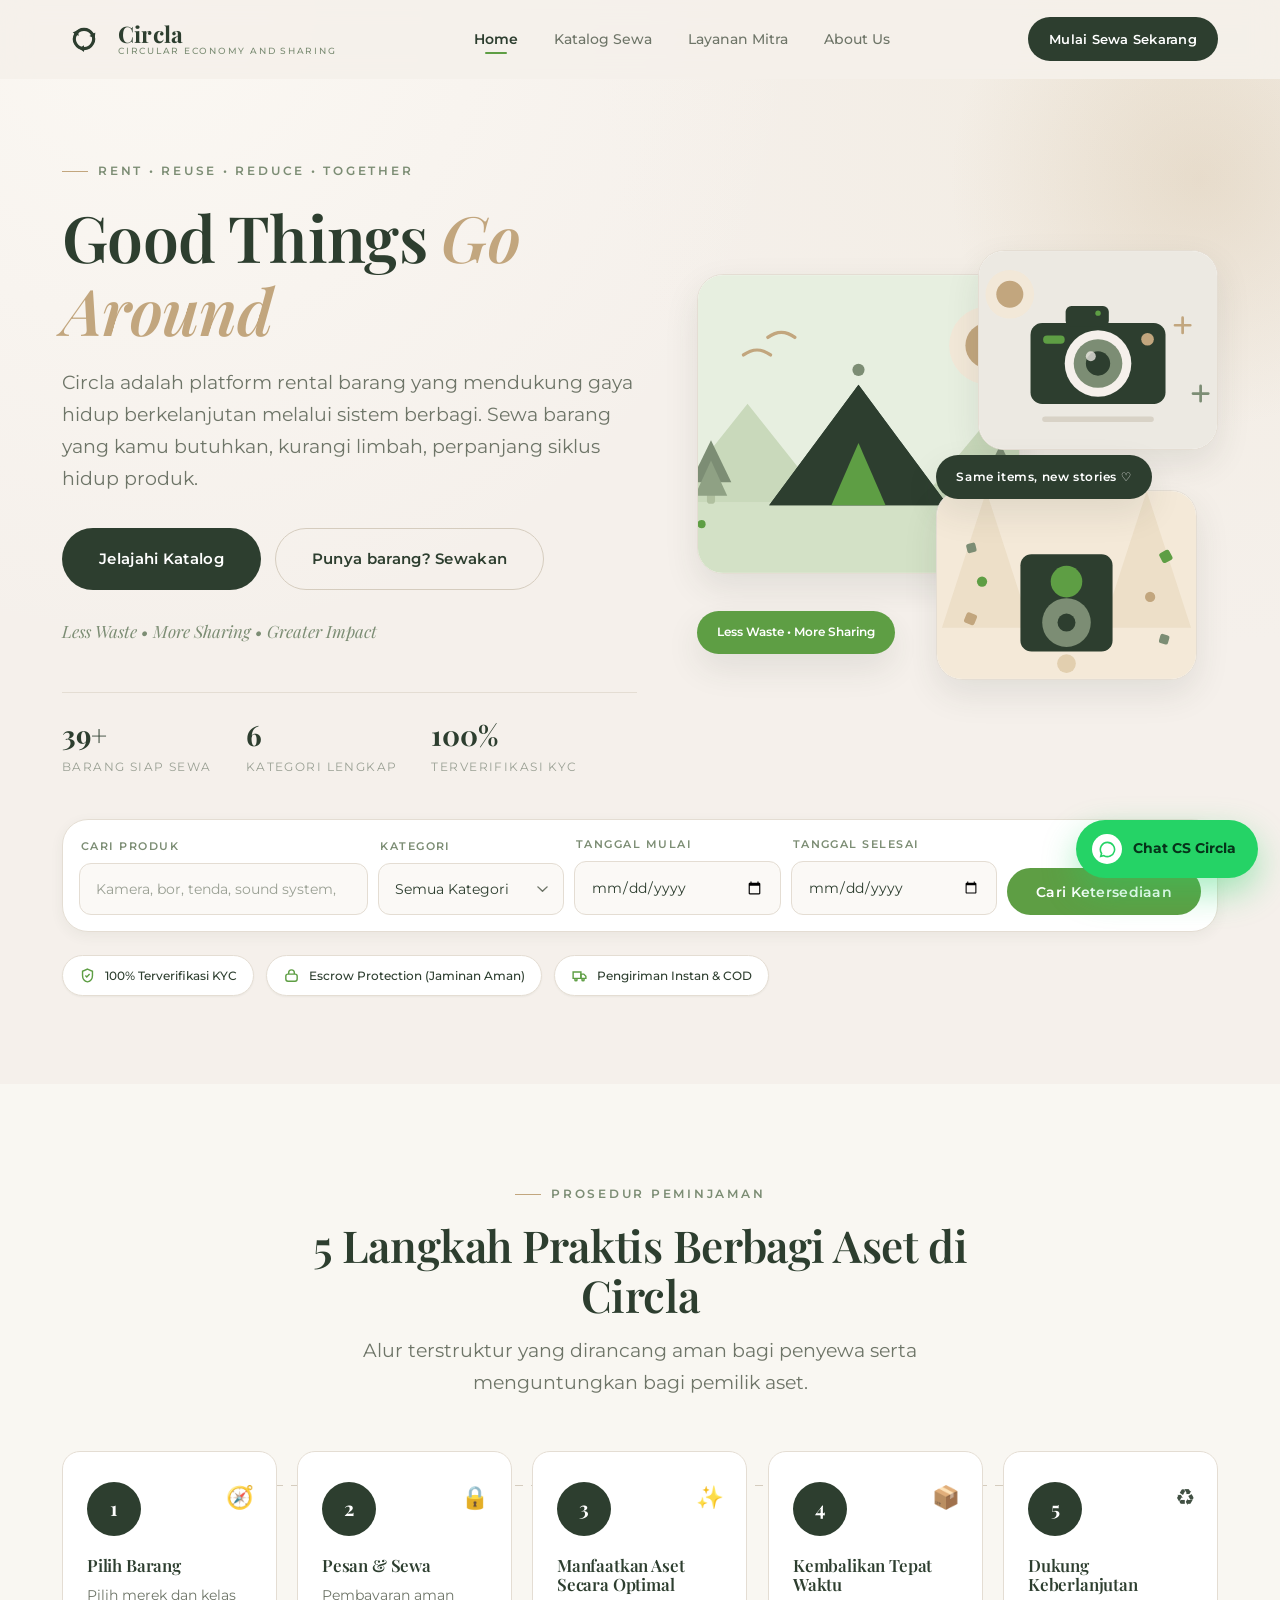
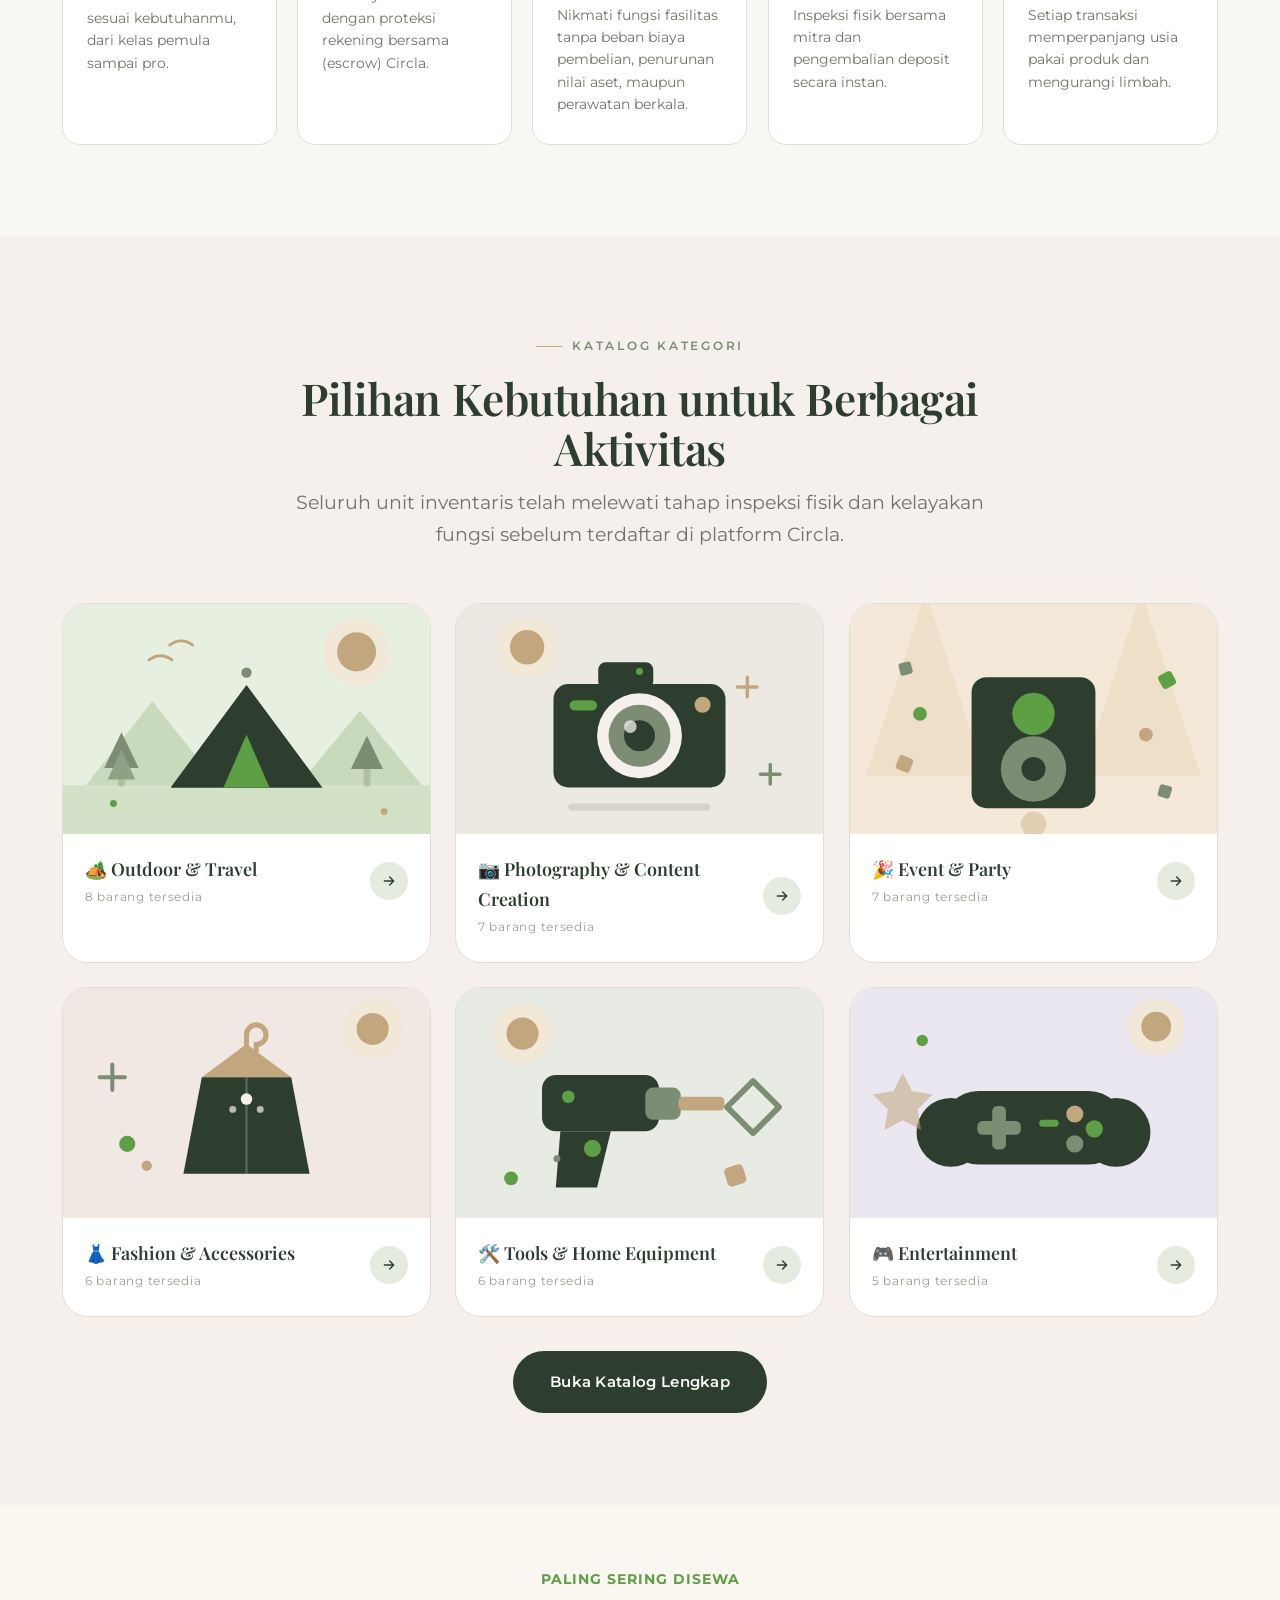
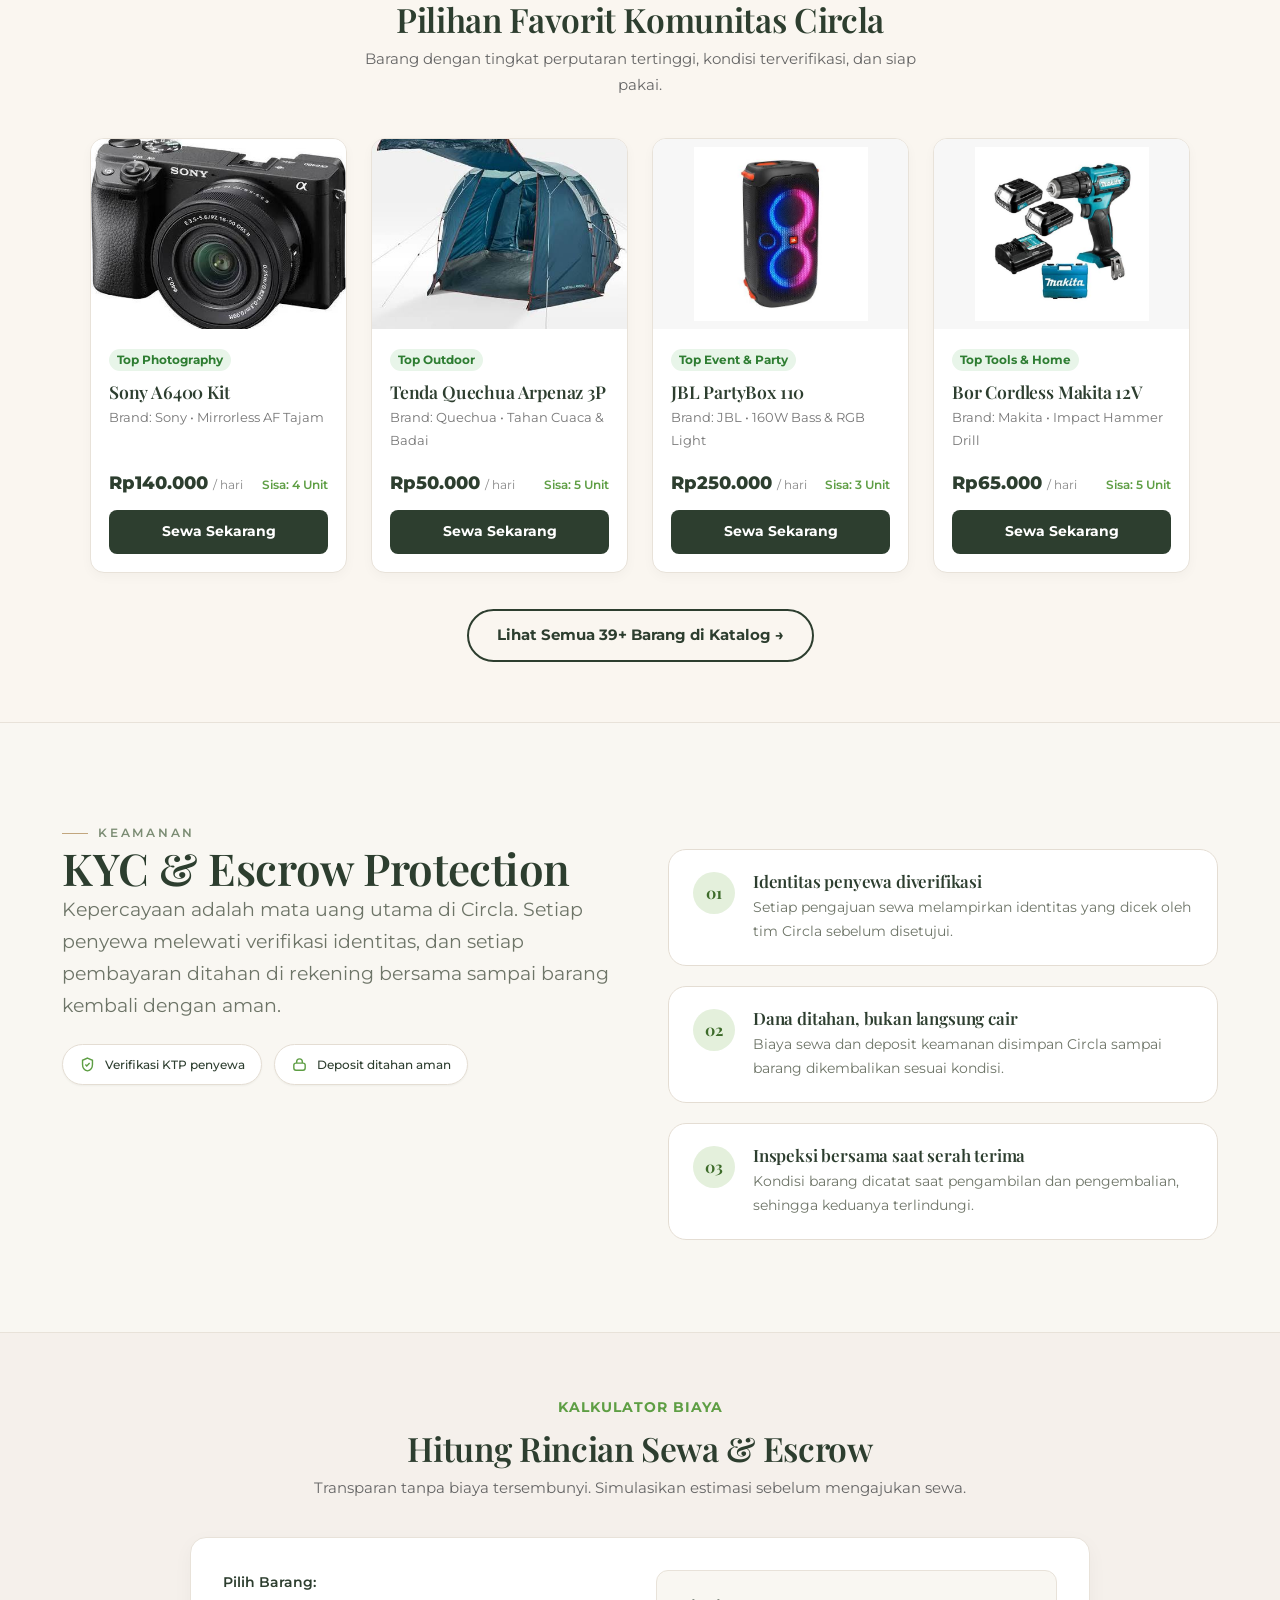
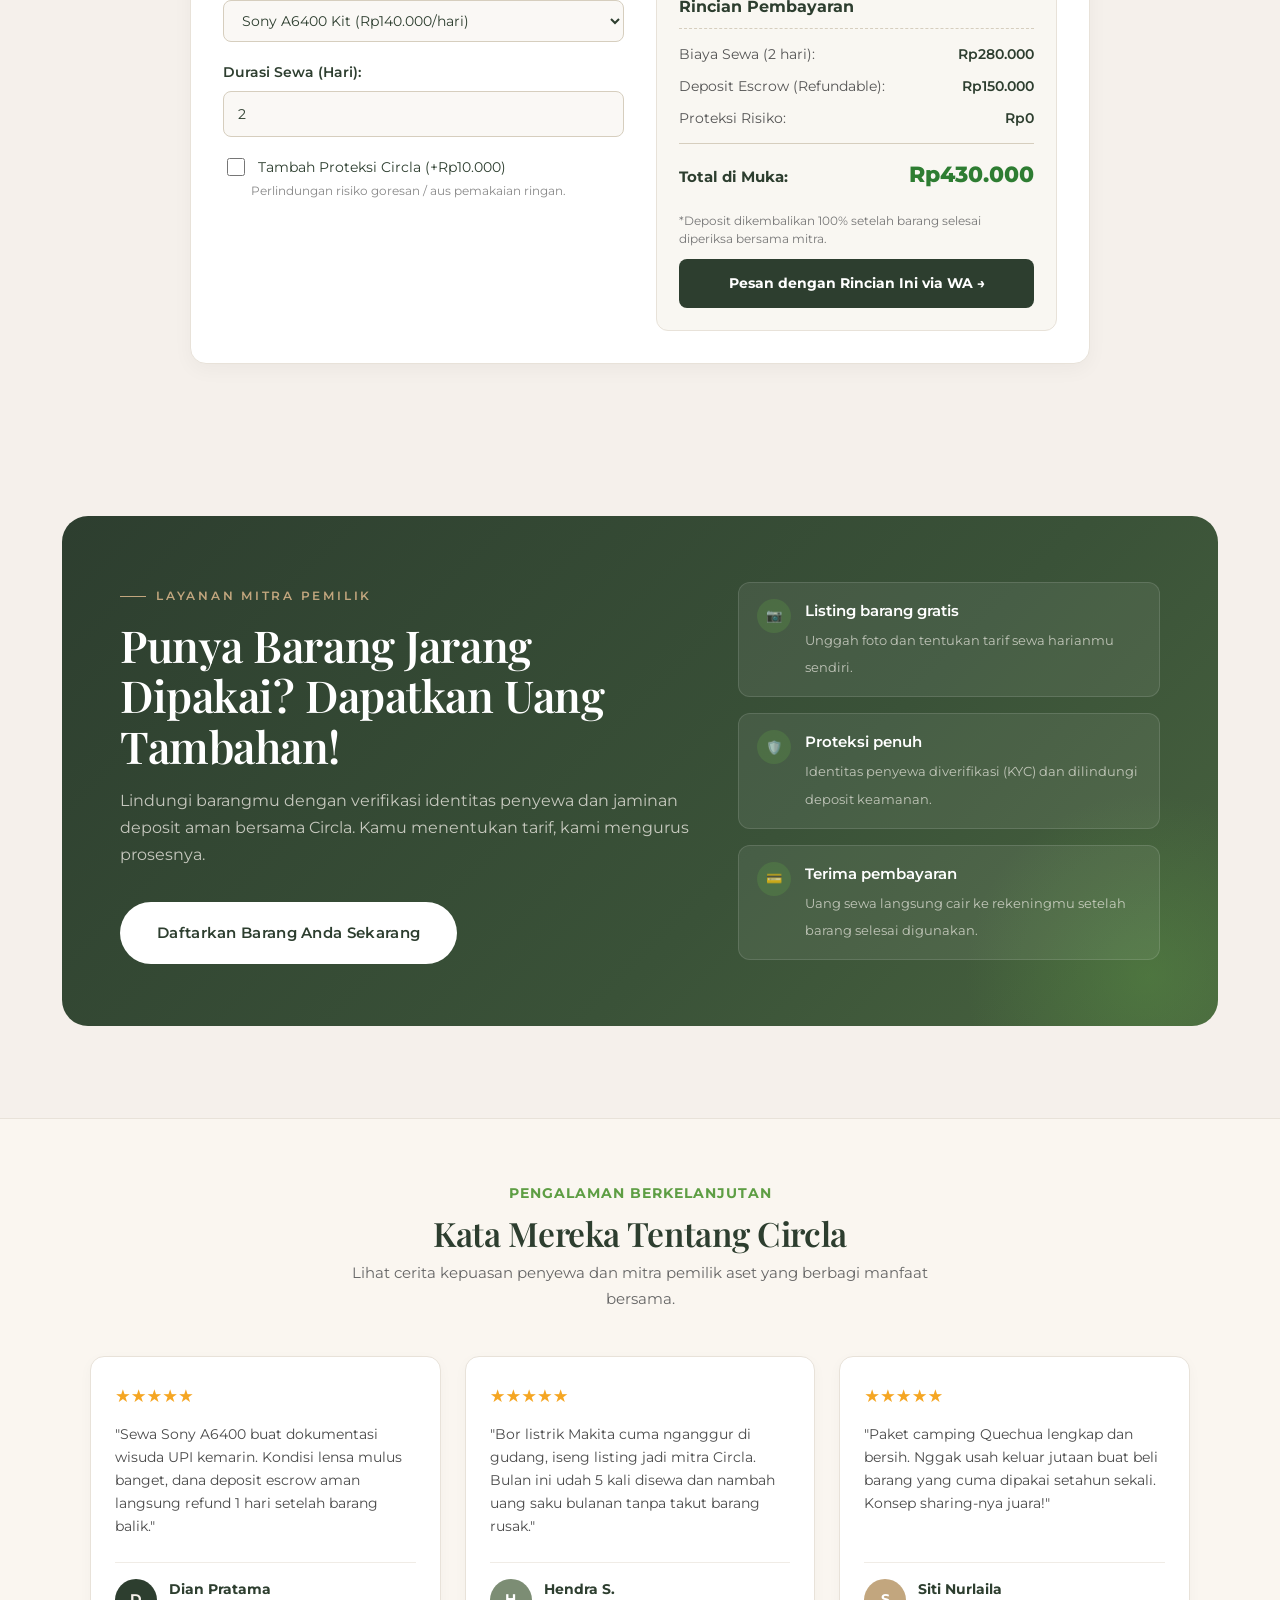
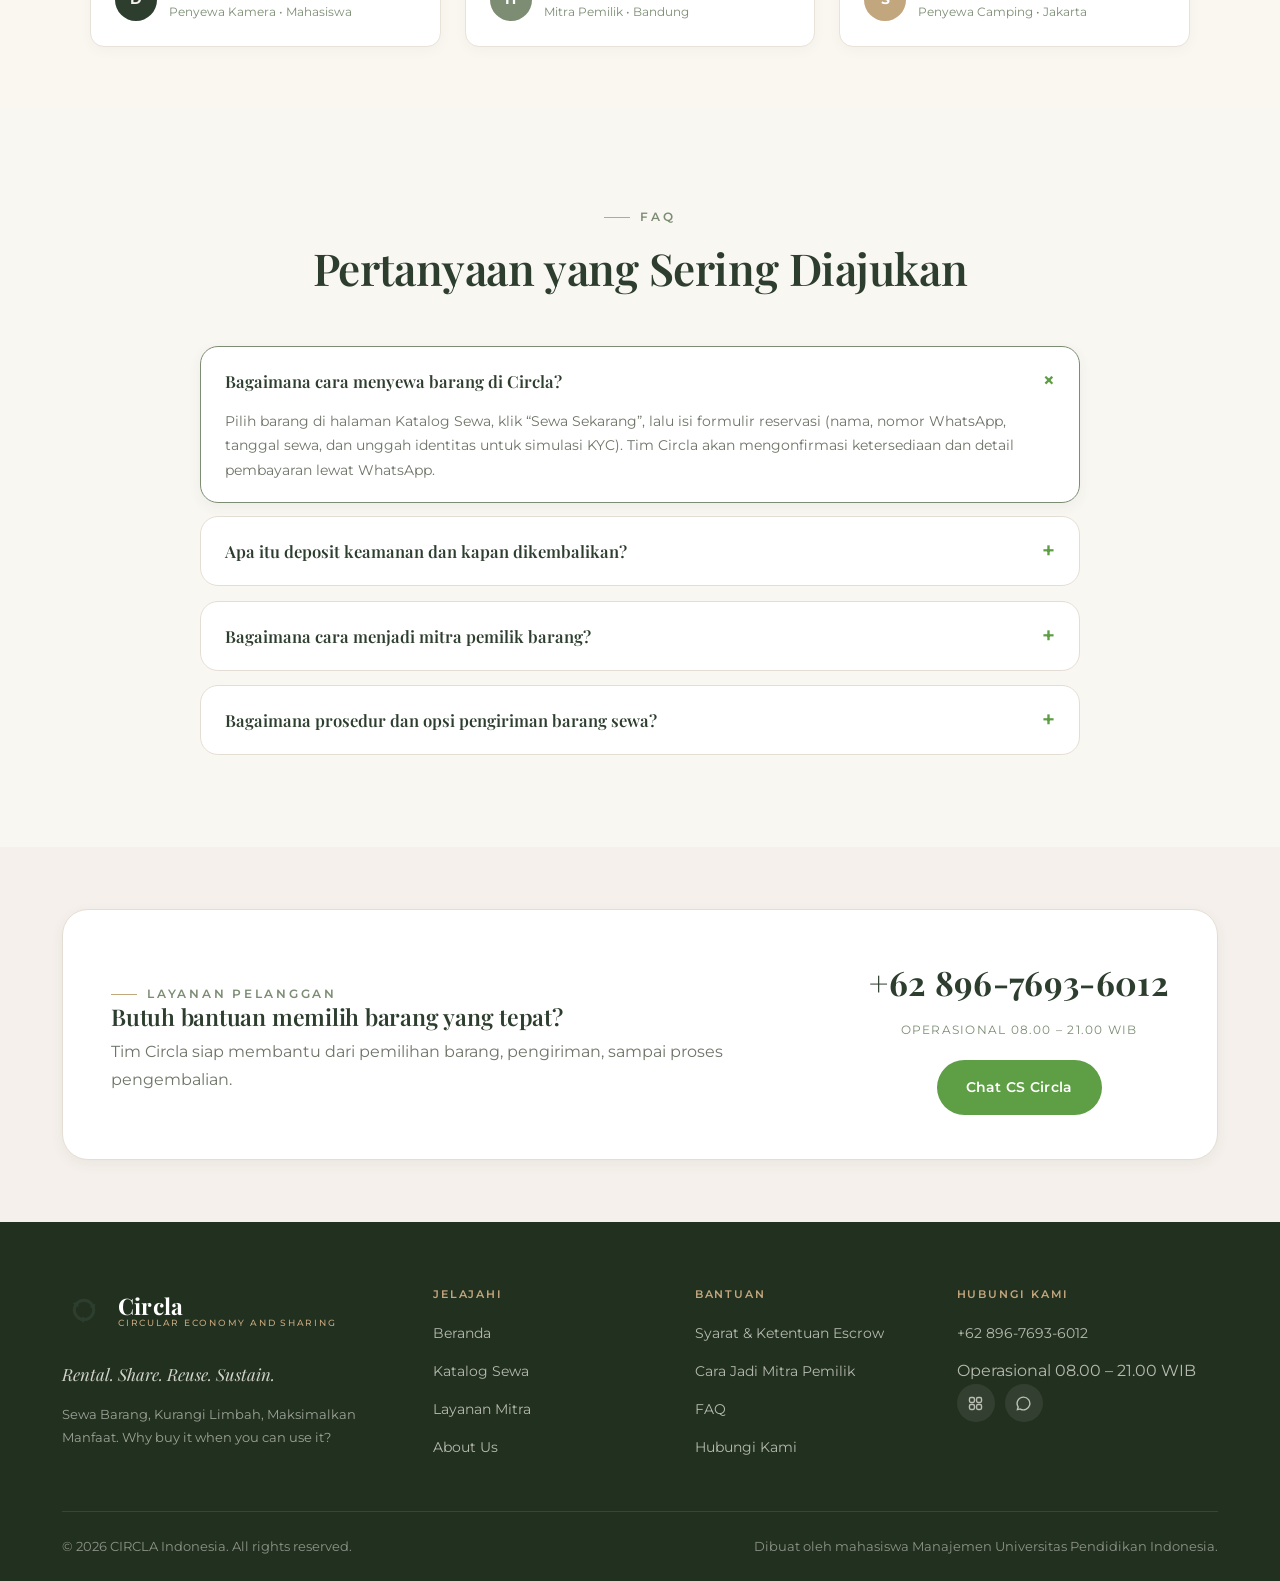
==== commit 4b5fa0f7: "revisi v1" ====
--- a/index.html
+++ b/index.html
@@ -150,11 +150,10 @@
     <section class="section section--soft" id="cara-kerja">
       <div class="container">
         <div class="section-head section-head--center">
-          <span class="eyebrow reveal">Alur Kerja Sirkular</span>
-          <h2 class="reveal" data-delay="1">Lima Langkah, Satu Siklus yang Berputar</h2>
+          <span class="eyebrow reveal">Prosedur Peminjaman</span>
+          <h2 class="reveal" data-delay="1">5 Langkah Praktis Berbagi Aset di Circla</h2>
           <p class="lead reveal" data-delay="2">
-            Dari menemukan barang sampai mengembalikannya, setiap langkah dirancang
-            agar aman untuk penyewa dan menguntungkan untuk pemilik barang.
+            Alur terstruktur yang dirancang aman bagi penyewa serta menguntungkan bagi pemilik aset.
           </p>
         </div>
 
@@ -174,8 +173,8 @@
           <li class="step reveal" data-delay="3">
             <span class="step__icon" aria-hidden="true">✨</span>
             <div class="step__num">3</div>
-            <h3>Gunakan dengan Bijak</h3>
-            <p>Fungsi maksimal tanpa beban kepemilikan dan tanpa biaya perawatan.</p>
+            <h3>Manfaatkan Aset Secara Optimal</h3>
+            <p>Nikmati fungsi fasilitas tanpa beban biaya pembelian, penurunan nilai aset, maupun perawatan berkala.</p>
           </li>
           <li class="step reveal" data-delay="4">
             <span class="step__icon" aria-hidden="true">📦</span>
@@ -197,19 +196,130 @@
     <section class="section">
       <div class="container">
         <div class="section-head section-head--center">
-          <span class="eyebrow reveal">Kategori Populer</span>
-          <h2 class="reveal" data-delay="1">Jelajahi Enam Kotak Kebutuhan</h2>
+          <span class="eyebrow reveal">Katalog Kategori</span>
+          <h2 class="reveal" data-delay="1">Pilihan Kebutuhan untuk Berbagai Aktivitas</h2>
           <p class="lead reveal" data-delay="2">
-            Semua barang telah melewati seleksi kondisi dan kelengkapan sebelum
-            masuk ke katalog Circla.
+            Seluruh unit inventaris telah melewati tahap inspeksi fisik dan kelayakan fungsi sebelum terdaftar di platform Circla.
           </p>
         </div>
 
         <div class="cat-grid" data-category-grid></div>
 
         <div class="cta-row cta-row--center reveal">
-          <a class="btn btn--primary btn--lg" href="katalog.html">Lihat Katalog Lengkap</a>
-        </div>
+          <a class="btn btn--primary btn--lg" href="katalog.html">Buka Katalog Lengkap</a>
+        </div>
+      </div>
+    </section>
+
+    <!-- ==========================================
+         SECTION: 4 BARANG PALING POPULER (CIRCLA)
+    =========================================== -->
+    <section class="section" id="populer" style="padding: 60px 20px; background-color: #FAF6F0; border-bottom: 1px solid #E8E2D9;">
+      <div style="max-width: 1100px; margin: 0 auto;">
+        
+        <!-- Header Section -->
+        <div style="text-align: center; margin-bottom: 40px;">
+          <span style="color: #5E9E44; font-weight: 700; font-size: 0.85rem; text-transform: uppercase; letter-spacing: 1px;">Paling Sering Disewa</span>
+          <h2 style="font-family: 'Playfair Display', serif; font-size: 2.1rem; color: #2D3E2F; margin: 8px 0;">Pilihan Favorit Komunitas Circla</h2>
+          <p style="color: #666; font-size: 0.95rem; max-width: 560px; margin: 0 auto;">Barang dengan tingkat perputaran tertinggi, kondisi terverifikasi, dan siap pakai.</p>
+        </div>
+
+        <!-- Grid 4 Kartu Produk Populer -->
+        <div style="display: grid; grid-template-columns: repeat(auto-fit, minmax(240px, 1fr)); gap: 24px;">
+          
+          <!-- 1. Kamera Sony A6400 -->
+          <div style="background: #ffffff; border-radius: 14px; border: 1px solid #E8E2D9; overflow: hidden; display: flex; flex-direction: column; justify-content: space-between; box-shadow: 0 4px 12px rgba(0,0,0,0.03);">
+            <div>
+              <div style="width: 100%; height: 190px; background-color: #f7f7f7; overflow: hidden;">
+                <img src="asset/img/Sony A6400.jpg" alt="Sony A6400 Kit" style="width: 100%; height: 100%; object-fit: cover; transition: transform 0.3s ease;">
+              </div>
+              <div style="padding: 16px 18px 0;">
+                <span style="background: #E8F5E9; color: #2E7D32; font-size: 0.72rem; padding: 4px 8px; border-radius: 20px; font-weight: 700;">Top Photography</span>
+                <h3 style="font-size: 1.1rem; color: #2D3E2F; margin: 10px 0 4px; font-family: 'Playfair Display', serif;">Sony A6400 Kit</h3>
+                <p style="color: #777; font-size: 0.82rem; margin: 0;">Brand: Sony • Mirrorless AF Tajam</p>
+              </div>
+            </div>
+            <div style="padding: 16px 18px 18px;">
+              <div style="display: flex; justify-content: space-between; align-items: baseline; margin-bottom: 12px;">
+                <div style="font-size: 1.15rem; font-weight: 800; color: #2D3E2F;">Rp140.000 <span style="font-size: 0.78rem; font-weight: 400; color: #888;">/ hari</span></div>
+                <span style="font-size: 0.78rem; color: #5E9E44; font-weight: 600;">Sisa: 4 Unit</span>
+              </div>
+              <a href="katalog.html" style="display: block; text-align: center; background: #2D3E2F; color: #ffffff; padding: 10px; border-radius: 8px; text-decoration: none; font-size: 0.88rem; font-weight: 700;">Sewa Sekarang</a>
+            </div>
+          </div>
+
+          <!-- 2. Tenda Camping Quechua Arpenaz -->
+          <div style="background: #ffffff; border-radius: 14px; border: 1px solid #E8E2D9; overflow: hidden; display: flex; flex-direction: column; justify-content: space-between; box-shadow: 0 4px 12px rgba(0,0,0,0.03);">
+            <div>
+              <div style="width: 100%; height: 190px; background-color: #f7f7f7; overflow: hidden;">
+                <img src="asset/img/Tenda Quechua Arpenaz.jpg" alt="Tenda Quechua Arpenaz" style="width: 100%; height: 100%; object-fit: cover;">
+              </div>
+              <div style="padding: 16px 18px 0;">
+                <span style="background: #E8F5E9; color: #2E7D32; font-size: 0.72rem; padding: 4px 8px; border-radius: 20px; font-weight: 700;">Top Outdoor</span>
+                <h3 style="font-size: 1.1rem; color: #2D3E2F; margin: 10px 0 4px; font-family: 'Playfair Display', serif;">Tenda Quechua Arpenaz 3P</h3>
+                <p style="color: #777; font-size: 0.82rem; margin: 0;">Brand: Quechua • Tahan Cuaca &amp; Badai</p>
+              </div>
+            </div>
+            <div style="padding: 16px 18px 18px;">
+              <div style="display: flex; justify-content: space-between; align-items: baseline; margin-bottom: 12px;">
+                <div style="font-size: 1.15rem; font-weight: 800; color: #2D3E2F;">Rp50.000 <span style="font-size: 0.78rem; font-weight: 400; color: #888;">/ hari</span></div>
+                <span style="font-size: 0.78rem; color: #5E9E44; font-weight: 600;">Sisa: 5 Unit</span>
+              </div>
+              <a href="katalog.html" style="display: block; text-align: center; background: #2D3E2F; color: #ffffff; padding: 10px; border-radius: 8px; text-decoration: none; font-size: 0.88rem; font-weight: 700;">Sewa Sekarang</a>
+            </div>
+          </div>
+
+          <!-- 3. Speaker JBL PartyBox 110 -->
+          <div style="background: #ffffff; border-radius: 14px; border: 1px solid #E8E2D9; overflow: hidden; display: flex; flex-direction: column; justify-content: space-between; box-shadow: 0 4px 12px rgba(0,0,0,0.03);">
+            <div>
+              <div style="width: 100%; height: 190px; background-color: #f7f7f7; overflow: hidden;">
+                <img src="asset/img/JBL PartyBox 110.jpg" alt="JBL PartyBox 110" style="width: 100%; height: 100%; object-fit: contain; padding: 8px; box-sizing: border-box;">
+              </div>
+              <div style="padding: 16px 18px 0;">
+                <span style="background: #E8F5E9; color: #2E7D32; font-size: 0.72rem; padding: 4px 8px; border-radius: 20px; font-weight: 700;">Top Event &amp; Party</span>
+                <h3 style="font-size: 1.1rem; color: #2D3E2F; margin: 10px 0 4px; font-family: 'Playfair Display', serif;">JBL PartyBox 110</h3>
+                <p style="color: #777; font-size: 0.82rem; margin: 0;">Brand: JBL • 160W Bass &amp; RGB Light</p>
+              </div>
+            </div>
+            <div style="padding: 16px 18px 18px;">
+              <div style="display: flex; justify-content: space-between; align-items: baseline; margin-bottom: 12px;">
+                <div style="font-size: 1.15rem; font-weight: 800; color: #2D3E2F;">Rp250.000 <span style="font-size: 0.78rem; font-weight: 400; color: #888;">/ hari</span></div>
+                <span style="font-size: 0.78rem; color: #5E9E44; font-weight: 600;">Sisa: 3 Unit</span>
+              </div>
+              <a href="katalog.html" style="display: block; text-align: center; background: #2D3E2F; color: #ffffff; padding: 10px; border-radius: 8px; text-decoration: none; font-size: 0.88rem; font-weight: 700;">Sewa Sekarang</a>
+            </div>
+          </div>
+
+          <!-- 4. Bor Cordless Makita -->
+          <div style="background: #ffffff; border-radius: 14px; border: 1px solid #E8E2D9; overflow: hidden; display: flex; flex-direction: column; justify-content: space-between; box-shadow: 0 4px 12px rgba(0,0,0,0.03);">
+            <div>
+              <div style="width: 100%; height: 190px; background-color: #f7f7f7; overflow: hidden;">
+                <img src="asset/img/Bor Cordless Makita.jpg" alt="Bor Makita Cordless" style="width: 100%; height: 100%; object-fit: contain; padding: 8px; box-sizing: border-box;">
+              </div>
+              <div style="padding: 16px 18px 0;">
+                <span style="background: #E8F5E9; color: #2E7D32; font-size: 0.72rem; padding: 4px 8px; border-radius: 20px; font-weight: 700;">Top Tools &amp; Home</span>
+                <h3 style="font-size: 1.1rem; color: #2D3E2F; margin: 10px 0 4px; font-family: 'Playfair Display', serif;">Bor Cordless Makita 12V</h3>
+                <p style="color: #777; font-size: 0.82rem; margin: 0;">Brand: Makita • Impact Hammer Drill</p>
+              </div>
+            </div>
+            <div style="padding: 16px 18px 18px;">
+              <div style="display: flex; justify-content: space-between; align-items: baseline; margin-bottom: 12px;">
+                <div style="font-size: 1.15rem; font-weight: 800; color: #2D3E2F;">Rp65.000 <span style="font-size: 0.78rem; font-weight: 400; color: #888;">/ hari</span></div>
+                <span style="font-size: 0.78rem; color: #5E9E44; font-weight: 600;">Sisa: 5 Unit</span>
+              </div>
+              <a href="katalog.html" style="display: block; text-align: center; background: #2D3E2F; color: #ffffff; padding: 10px; border-radius: 8px; text-decoration: none; font-size: 0.88rem; font-weight: 700;">Sewa Sekarang</a>
+            </div>
+          </div>
+
+        </div>
+
+        <!-- Tombol Navigasi ke Katalog Penuh -->
+        <div style="text-align: center; margin-top: 36px;">
+          <a href="katalog.html" style="display: inline-block; padding: 12px 28px; border: 2px solid #2D3E2F; color: #2D3E2F; border-radius: 30px; font-weight: 700; text-decoration: none; font-size: 0.92rem;">
+            Lihat Semua 39+ Barang di Katalog →
+          </a>
+        </div>
+
       </div>
     </section>
 
@@ -268,6 +378,95 @@
       </div>
     </section>
 
+    <!-- ==========================================
+         REVISI 3: KALKULATOR ESTIMASI BIAYA & DEPOSIT (PURE JS)
+    =========================================== -->
+    <section class="section" id="kalkulator" style="padding: 60px 20px; background-color: #F5F0EB; border-top: 1px solid #E8E2D9;">
+      <div style="max-width: 900px; margin: 0 auto;">
+        
+        <div style="text-align: center; margin-bottom: 36px;">
+          <span style="color: #5E9E44; font-weight: 700; font-size: 0.85rem; text-transform: uppercase; letter-spacing: 1px;">Kalkulator Biaya</span>
+          <h2 style="font-family: 'Playfair Display', serif; font-size: 2.1rem; color: #2D3E2F; margin: 8px 0;">Hitung Rincian Sewa &amp; Escrow</h2>
+          <p style="color: #666; font-size: 0.95rem;">Transparan tanpa biaya tersembunyi. Simulasikan estimasi sebelum mengajukan sewa.</p>
+        </div>
+
+        <!-- Kotak Simulator -->
+        <div style="background: #ffffff; border-radius: 16px; border: 1px solid #E8E2D9; padding: 32px; display: grid; grid-template-columns: repeat(auto-fit, minmax(280px, 1fr)); gap: 32px; box-shadow: 0 6px 20px rgba(0,0,0,0.04);">
+          
+          <!-- Input Controls -->
+          <div style="display: flex; flex-direction: column; gap: 18px;">
+            
+            <div>
+              <label style="display: block; font-weight: 600; font-size: 0.9rem; color: #2D3E2F; margin-bottom: 6px;">Pilih Barang:</label>
+              <select id="calc-item" onchange="calculateRentalCost()" style="width: 100%; padding: 10px 14px; border-radius: 8px; border: 1px solid #D6CEBE; background: #FAF8F5; font-size: 0.9rem; color: #2D3E2F;">
+                <option value="140000|150000">Sony A6400 Kit (Rp140.000/hari)</option>
+                <option value="50000|50000">Tenda Quechua Arpenaz 3P (Rp50.000/hari)</option>
+                <option value="160000|150000">Speaker Huper 12 + 2 Mic (Rp160.000/hari)</option>
+                <option value="65000|70000">Bor Cordless Makita 12V (Rp65.000/hari)</option>
+                <option value="95000|100000">Projector Full HD Epson (Rp95.000/hari)</option>
+                <option value="165000|200000">PlayStation 5 Console (Rp165.000/hari)</option>
+              </select>
+            </div>
+
+            <div>
+              <label style="display: block; font-weight: 600; font-size: 0.9rem; color: #2D3E2F; margin-bottom: 6px;">Durasi Sewa (Hari):</label>
+              <input type="number" id="calc-days" min="1" max="30" value="2" oninput="calculateRentalCost()" style="width: 100%; box-sizing: border-box; padding: 10px 14px; border-radius: 8px; border: 1px solid #D6CEBE; background: #FAF8F5; font-size: 0.9rem; color: #2D3E2F;">
+            </div>
+
+            <div>
+              <label style="display: flex; align-items: center; gap: 10px; cursor: pointer; font-size: 0.9rem; color: #2D3E2F;">
+                <input type="checkbox" id="calc-protect" onchange="calculateRentalCost()" style="width: 18px; height: 18px; accent-color: #5E9E44;">
+                Tambah Proteksi Circla (+Rp10.000)
+              </label>
+              <span style="display: block; font-size: 0.78rem; color: #888; margin-left: 28px;">Perlindungan risiko goresan / aus pemakaian ringan.</span>
+            </div>
+
+          </div>
+
+          <!-- Kotak Rincian Tagihan -->
+          <div style="background: #F9F7F2; border-radius: 12px; padding: 22px; border: 1px solid #E8E2D9; display: flex; flex-direction: column; justify-content: space-between;">
+            
+            <div>
+              <div style="font-weight: 700; color: #2D3E2F; margin-bottom: 14px; border-bottom: 1px dashed #D6CEBE; padding-bottom: 8px;">
+                Rincian Pembayaran
+              </div>
+              
+              <div style="display: flex; justify-content: space-between; font-size: 0.88rem; margin-bottom: 8px; color: #555;">
+                <span>Biaya Sewa (<span id="calc-days-label">2</span> hari):</span>
+                <span id="calc-rent-subtotal" style="font-weight: 600; color: #2D3E2F;">Rp280.000</span>
+              </div>
+
+              <div style="display: flex; justify-content: space-between; font-size: 0.88rem; margin-bottom: 8px; color: #555;">
+                <span>Deposit Escrow (Refundable):</span>
+                <span id="calc-deposit" style="font-weight: 600; color: #2D3E2F;">Rp150.000</span>
+              </div>
+
+              <div style="display: flex; justify-content: space-between; font-size: 0.88rem; margin-bottom: 12px; color: #555;">
+                <span>Proteksi Risiko:</span>
+                <span id="calc-protect-fee" style="font-weight: 600; color: #2D3E2F;">Rp0</span>
+              </div>
+
+              <div style="border-top: 1px solid #D6CEBE; padding-top: 12px; margin-top: 10px; display: flex; justify-content: space-between; align-items: baseline;">
+                <span style="font-weight: 700; color: #2D3E2F; font-size: 0.95rem;">Total di Muka:</span>
+                <span id="calc-grand-total" style="font-size: 1.35rem; font-weight: 800; color: #2E7D32;">Rp430.000</span>
+              </div>
+            </div>
+
+            <div style="margin-top: 20px;">
+              <p style="font-size: 0.78rem; color: #777; margin: 0 0 12px; line-height: 1.4;">
+                *Deposit dikembalikan 100% setelah barang selesai diperiksa bersama mitra.
+              </p>
+              <a id="calc-wa-btn" href="#" target="_blank" rel="noopener" style="display: block; text-align: center; background: #2D3E2F; color: #fff; padding: 12px; border-radius: 8px; text-decoration: none; font-weight: 700; font-size: 0.9rem;">
+                Pesan dengan Rincian Ini via WA →
+              </a>
+            </div>
+
+          </div>
+
+        </div>
+      </div>
+    </section>
+
     <!-- ================= LENDER / PARTNER CTA ================= -->
     <section class="section" id="mitra-cta">
       <div class="container">
@@ -307,6 +506,76 @@
               </div>
             </li>
           </ul>
+        </div>
+      </div>
+    </section>
+
+    <!-- ==========================================
+         REVISI 2: SIMULASI ULASAN / TESTIMONI (STATIS GRID)
+    =========================================== -->
+    <section class="section" id="ulasan" style="padding: 60px 20px; background-color: #FAF6F0; border-top: 1px solid #E8E2D9;">
+      <div style="max-width: 1100px; margin: 0 auto;">
+        
+        <div style="text-align: center; margin-bottom: 44px;">
+          <span style="color: #5E9E44; font-weight: 700; font-size: 0.85rem; text-transform: uppercase; letter-spacing: 1px;">Pengalaman Berkelanjutan</span>
+          <h2 style="font-family: 'Playfair Display', serif; font-size: 2.1rem; color: #2D3E2F; margin: 8px 0;">Kata Mereka Tentang Circla</h2>
+          <p style="color: #666; font-size: 0.95rem; max-width: 580px; margin: 0 auto;">Lihat cerita kepuasan penyewa dan mitra pemilik aset yang berbagi manfaat bersama.</p>
+        </div>
+
+        <!-- 3 Kolom Grid Testimoni -->
+        <div style="display: grid; grid-template-columns: repeat(auto-fit, minmax(280px, 1fr)); gap: 24px;">
+          
+          <!-- Kartu Ulasan 1 (Penyewa Kamera) -->
+          <div style="background: #ffffff; border: 1px solid #E8E2D9; border-radius: 14px; padding: 24px; display: flex; flex-direction: column; justify-content: space-between; box-shadow: 0 4px 14px rgba(0,0,0,0.03);">
+            <div>
+              <div style="color: #F5A623; font-size: 1.1rem; margin-bottom: 12px;">★★★★★</div>
+              <p style="color: #4A4A4A; font-size: 0.9rem; line-height: 1.6; margin: 0 0 16px;">
+                "Sewa Sony A6400 buat dokumentasi wisuda UPI kemarin. Kondisi lensa mulus banget, dana deposit escrow aman langsung refund 1 hari setelah barang balik."
+              </p>
+            </div>
+            <div style="display: flex; align-items: center; gap: 12px; border-top: 1px solid #F0ECE6; padding-top: 14px; margin-top: 8px;">
+              <div style="width: 42px; height: 42px; border-radius: 50%; background: #2D3E2F; color: #F5F0EB; display: flex; align-items: center; justify-content: center; font-weight: 700; font-size: 0.9rem;">D</div>
+              <div>
+                <div style="font-weight: 700; font-size: 0.9rem; color: #2D3E2F;">Dian Pratama</div>
+                <div style="font-size: 0.75rem; color: #7C8D74;">Penyewa Kamera • Mahasiswa</div>
+              </div>
+            </div>
+          </div>
+
+          <!-- Kartu Ulasan 2 (Mitra Pemilik Bor) -->
+          <div style="background: #ffffff; border: 1px solid #E8E2D9; border-radius: 14px; padding: 24px; display: flex; flex-direction: column; justify-content: space-between; box-shadow: 0 4px 14px rgba(0,0,0,0.03);">
+            <div>
+              <div style="color: #F5A623; font-size: 1.1rem; margin-bottom: 12px;">★★★★★</div>
+              <p style="color: #4A4A4A; font-size: 0.9rem; line-height: 1.6; margin: 0 0 16px;">
+                "Bor listrik Makita cuma nganggur di gudang, iseng listing jadi mitra Circla. Bulan ini udah 5 kali disewa dan nambah uang saku bulanan tanpa takut barang rusak."
+              </p>
+            </div>
+            <div style="display: flex; align-items: center; gap: 12px; border-top: 1px solid #F0ECE6; padding-top: 14px; margin-top: 8px;">
+              <div style="width: 42px; height: 42px; border-radius: 50%; background: #7C8D74; color: #ffffff; display: flex; align-items: center; justify-content: center; font-weight: 700; font-size: 0.9rem;">H</div>
+              <div>
+                <div style="font-weight: 700; font-size: 0.9rem; color: #2D3E2F;">Hendra S.</div>
+                <div style="font-size: 0.75rem; color: #7C8D74;">Mitra Pemilik • Bandung</div>
+              </div>
+            </div>
+          </div>
+
+          <!-- Kartu Ulasan 3 (Penyewa Outdoor) -->
+          <div style="background: #ffffff; border: 1px solid #E8E2D9; border-radius: 14px; padding: 24px; display: flex; flex-direction: column; justify-content: space-between; box-shadow: 0 4px 14px rgba(0,0,0,0.03);">
+            <div>
+              <div style="color: #F5A623; font-size: 1.1rem; margin-bottom: 12px;">★★★★★</div>
+              <p style="color: #4A4A4A; font-size: 0.9rem; line-height: 1.6; margin: 0 0 16px;">
+                "Paket camping Quechua lengkap dan bersih. Nggak usah keluar jutaan buat beli barang yang cuma dipakai setahun sekali. Konsep sharing-nya juara!"
+              </p>
+            </div>
+            <div style="display: flex; align-items: center; gap: 12px; border-top: 1px solid #F0ECE6; padding-top: 14px; margin-top: 8px;">
+              <div style="width: 42px; height: 42px; border-radius: 50%; background: #C2A67E; color: #ffffff; display: flex; align-items: center; justify-content: center; font-weight: 700; font-size: 0.9rem;">S</div>
+              <div>
+                <div style="font-weight: 700; font-size: 0.9rem; color: #2D3E2F;">Siti Nurlaila</div>
+                <div style="font-size: 0.75rem; color: #7C8D74;">Penyewa Camping • Jakarta</div>
+              </div>
+            </div>
+          </div>
+
         </div>
       </div>
     </section>
@@ -339,9 +608,11 @@
               memverifikasi dan menghubungimu untuk proses listing.</p>
           </details>
           <details class="reveal" data-delay="3">
-            <summary>Apakah barang bisa dikirim ke lokasi saya?</summary>
-            <p>Bisa. Saat reservasi kamu dapat memilih metode COD / ambil sendiri atau
-              ekspedisi instan. Biaya pengiriman akan diinformasikan terpisah sesuai jarak.</p>
+            <summary>Bagaimana prosedur dan opsi pengiriman barang sewa?</summary>
+            <p>Circla menyediakan tiga metode serah terima barang: 
+              <strong>1. Ambil Mandiri (COD)</strong> langsung ke lokasi mitra tanpa biaya kirim; 
+              <strong>2. Kurir Instan (GoSend / GrabExpress)</strong> untuk kebutuhan cepat pada hari yang sama di area satu kota; serta 
+              <strong>3. Ekspedisi Reguler (JNE, J&T Express, SiCepat)</strong> dengan nomor resi pelacakan untuk pengiriman luar area. Biaya ongkos kirim disesuaikan dengan berat unit serta jarak tempuh.</p>
           </details>
         </div>
       </div>
@@ -457,5 +728,56 @@
 
   <script src="js/data.js"></script>
   <script src="js/main.js"></script>
+  <!-- Script Kalkulator (Vanilla JS) -->
+  <script>
+    function formatRupiah(number) {
+      return 'Rp' + number.toString().replace(/\B(?=(\d{3})+(?!\d))/g, ".");
+    }
+
+    function calculateRentalCost() {
+      const itemSelect = document.getElementById('calc-item');
+      const daysInput = document.getElementById('calc-days');
+      const protectCheckbox = document.getElementById('calc-protect');
+
+      if (!itemSelect || !daysInput || !protectCheckbox) return;
+
+      // Parse harga harian & deposit dari value format "harga|deposit"
+      const [pricePerDay, depositAmount] = itemSelect.value.split('|').map(Number);
+      let days = parseInt(daysInput.value) || 1;
+      if (days < 1) days = 1;
+
+      const rentSubtotal = pricePerDay * days;
+      const protectFee = protectCheckbox.checked ? 10000 : 0;
+      const grandTotal = rentSubtotal + depositAmount + protectFee;
+
+      // Update DOM text
+      const daysLabel = document.getElementById('calc-days-label');
+      const rentSubtotalEl = document.getElementById('calc-rent-subtotal');
+      const depositEl = document.getElementById('calc-deposit');
+      const protectFeeEl = document.getElementById('calc-protect-fee');
+      const grandTotalEl = document.getElementById('calc-grand-total');
+
+      if (daysLabel) daysLabel.textContent = days;
+      if (rentSubtotalEl) rentSubtotalEl.textContent = formatRupiah(rentSubtotal);
+      if (depositEl) depositEl.textContent = formatRupiah(depositAmount);
+      if (protectFeeEl) protectFeeEl.textContent = formatRupiah(protectFee);
+      if (grandTotalEl) grandTotalEl.textContent = formatRupiah(grandTotal);
+
+      // Update direct WA link dengan rincian otomatis
+      const selectedText = itemSelect.options[itemSelect.selectedIndex].text.split(' (')[0];
+      const waText = encodeURIComponent(
+        `Halo Admin Circla, saya mau sewa barang hasil simulasi kalkulator:\n` +
+        `- Barang: ${selectedText}\n` +
+        `- Durasi: ${days} hari\n` +
+        `- Proteksi Tambahan: ${protectCheckbox.checked ? 'Ya' : 'Tidak'}\n` +
+        `- Estimasi Total (termasuk deposit): ${formatRupiah(grandTotal)}`
+      );
+      const waBtn = document.getElementById('calc-wa-btn');
+      if (waBtn) waBtn.href = `https://wa.me/6289676936012?text=${waText}`;
+    }
+
+    // Inisialisasi awal saat halaman selesai dimuat
+    document.addEventListener('DOMContentLoaded', calculateRentalCost);
+  </script>
 </body>
 </html>
